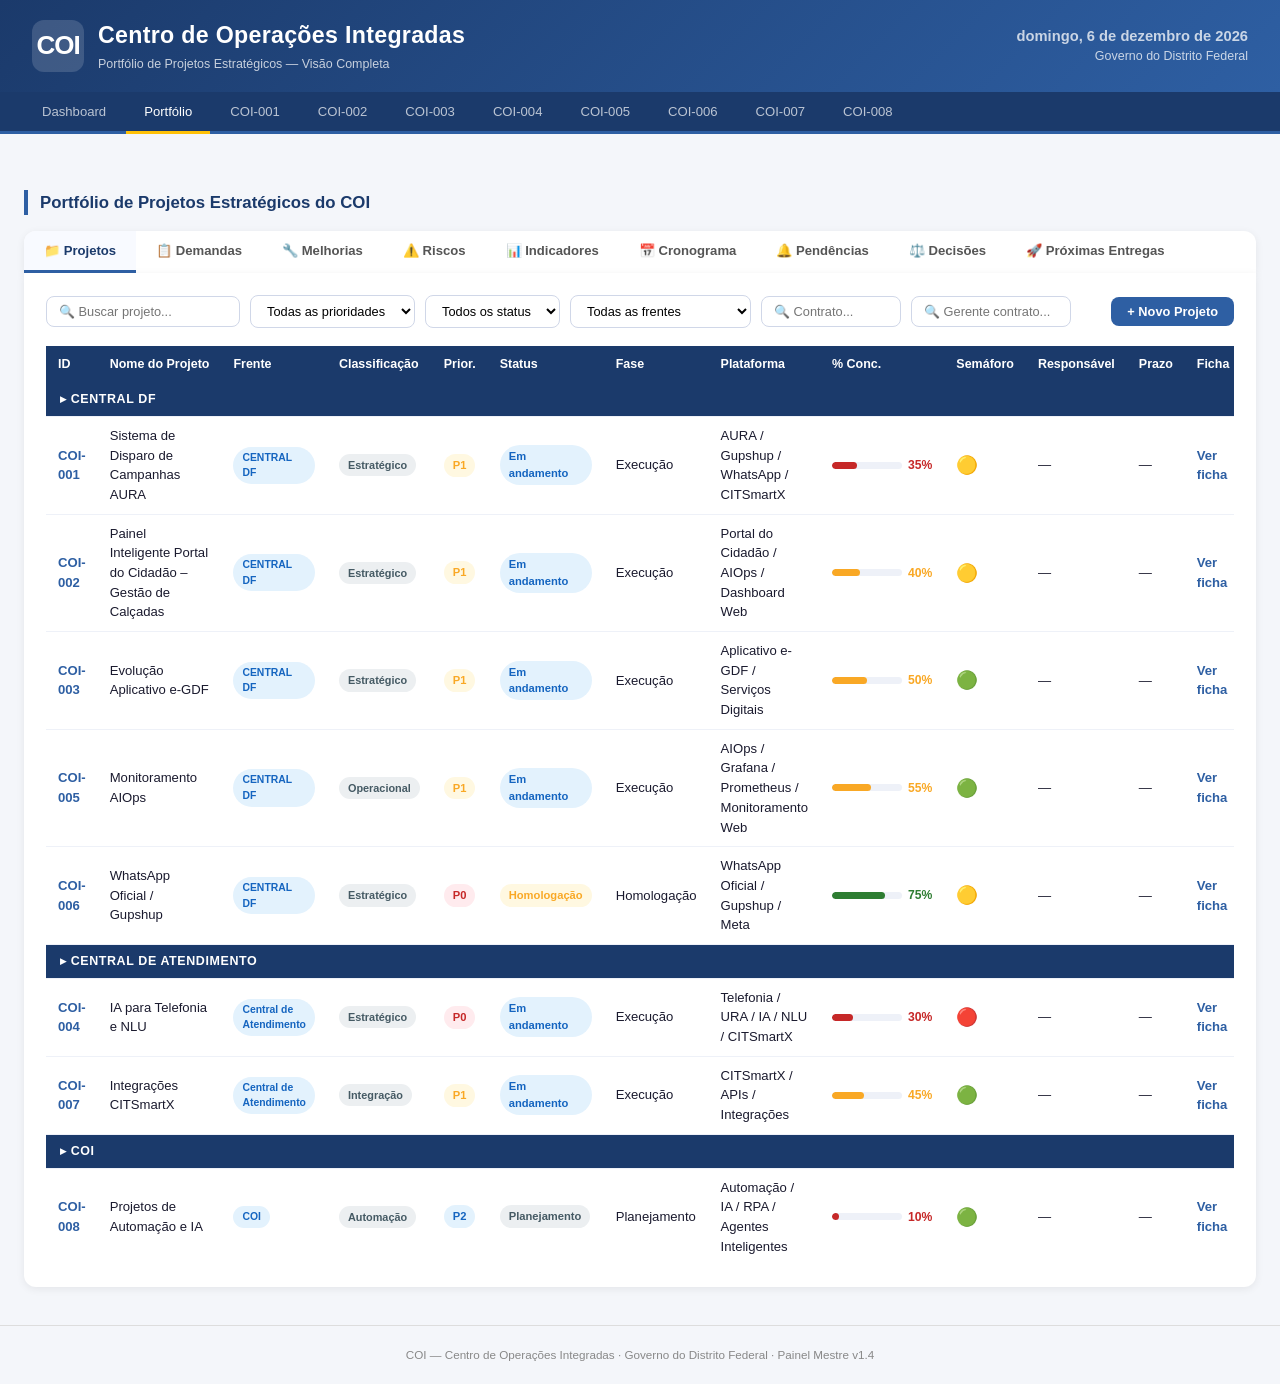
==== portfolio.html @ d7478191 "fase-4a: adicionar filtros e agrupamento por frente no portfolio" ====
<!DOCTYPE html>
<html lang="pt-BR">
<head>
<meta charset="UTF-8">
<meta name="viewport" content="width=device-width, initial-scale=1.0">
<title>COI — Portfólio de Projetos</title>
<link rel="stylesheet" href="assets/style.css">
<style>
.frente-header td {
  background: var(--azul-escuro, #1B3A6B);
  color: #fff; font-size: .78rem; font-weight: 700;
  padding: 7px 14px; letter-spacing: .6px; text-transform: uppercase;
}
</style>
<script src="dados/projetos.js"></script>
</head>
<body>

<header>
  <div class="logo-area">
    <div class="logo-box">COI</div>
    <div class="header-title">
      <h1>Centro de Operações Integradas</h1>
      <p>Portfólio de Projetos Estratégicos — Visão Completa</p>
    </div>
  </div>
  <div class="header-meta">
    <strong id="data-atual"></strong>
    Governo do Distrito Federal
  </div>
</header>

<nav id="nav-principal">
  <a href="index.html">Dashboard</a>
  <a href="portfolio.html" class="active">Portfólio</a>
</nav>

<main>
  <div class="section-title">Portfólio de Projetos Estratégicos do COI</div>

  <div class="tabs" id="tabs-bar">
    <button class="tab-btn active" data-tab="projetos">📁 Projetos</button>
    <button class="tab-btn" data-tab="demandas">📋 Demandas</button>
    <button class="tab-btn" data-tab="melhorias">🔧 Melhorias</button>
    <button class="tab-btn" data-tab="riscos">⚠️ Riscos</button>
    <button class="tab-btn" data-tab="indicadores">📊 Indicadores</button>
    <button class="tab-btn" data-tab="cronograma">📅 Cronograma</button>
    <button class="tab-btn" data-tab="pendencias">🔔 Pendências</button>
    <button class="tab-btn" data-tab="decisoes">⚖️ Decisões</button>
    <button class="tab-btn" data-tab="entregas">🚀 Próximas Entregas</button>
  </div>

  <!-- ABA PROJETOS -->
  <div class="tab-content active" id="tab-projetos">
    <div class="filters">
      <input class="filter-input" id="busca-proj" placeholder="🔍 Buscar projeto..." oninput="aplicarFiltros()">
      <select class="filter-input" id="filtro-prior" onchange="aplicarFiltros()">
        <option value="">Todas as prioridades</option>
        <option>P0</option><option>P1</option><option>P2</option><option>P3</option>
      </select>
      <select class="filter-input" id="filtro-status" onchange="aplicarFiltros()">
        <option value="">Todos os status</option>
        <option>Planejamento</option><option>Em andamento</option>
        <option>Homologação</option><option>Produção</option>
        <option>Concluído</option><option>Suspenso</option>
      </select>
      <select class="filter-input" id="filtro-frente" onchange="aplicarFiltros()">
        <option value="">Todas as frentes</option>
        <option>CENTRAL DF</option>
        <option>Central de Atendimento</option>
        <option>MDS</option>
        <option>COI</option>
      </select>
      <input class="filter-input" id="filtro-contrato" placeholder="🔍 Contrato..." oninput="aplicarFiltros()" style="width:140px">
      <input class="filter-input" id="filtro-gerente" placeholder="🔍 Gerente contrato..." oninput="aplicarFiltros()" style="width:160px">
      <button class="btn-add" onclick="document.getElementById('modal-projeto').classList.add('open')">+ Novo Projeto</button>
    </div>
    <div class="table-wrap">
      <table id="tb-projetos">
        <thead><tr>
          <th>ID</th><th>Nome do Projeto</th><th>Frente</th><th>Classificação</th><th>Prior.</th>
          <th>Status</th><th>Fase</th><th>Plataforma</th><th>% Conc.</th>
          <th>Semáforo</th><th>Responsável</th><th>Prazo</th><th>Ficha</th>
        </tr></thead>
        <tbody id="tbody-projetos"></tbody>
      </table>
    </div>
  </div>

  <!-- ABA DEMANDAS -->
  <div class="tab-content" id="tab-demandas">
    <div class="filters">
      <input class="filter-input" placeholder="🔍 Buscar demanda...">
      <button class="btn-add">+ Nova Demanda</button>
    </div>
    <div class="table-wrap">
      <table><thead><tr>
        <th>ID</th><th>Título</th><th>Tipo</th><th>Projeto</th><th>Prioridade</th>
        <th>Status</th><th>Solicitante</th><th>Responsável COI</th><th>Prazo</th><th>Impacto</th>
      </tr></thead>
      <tbody><tr><td colspan="10"><div class="empty-state"><span class="icon">📋</span>Nenhuma demanda cadastrada. Registre na aba Demandas da base Excel.</div></td></tr></tbody></table>
    </div>
  </div>

  <!-- ABA MELHORIAS -->
  <div class="tab-content" id="tab-melhorias">
    <div class="filters">
      <input class="filter-input" placeholder="🔍 Buscar melhoria...">
      <button class="btn-add">+ Nova Melhoria</button>
    </div>
    <div class="table-wrap">
      <table><thead><tr>
        <th>ID</th><th>Descrição</th><th>Projeto</th><th>Área</th><th>Prioridade</th>
        <th>Status</th><th>Responsável</th><th>Prazo</th><th>Ganho Esperado</th>
      </tr></thead>
      <tbody><tr><td colspan="9"><div class="empty-state"><span class="icon">🔧</span>Nenhuma melhoria cadastrada.</div></td></tr></tbody></table>
    </div>
  </div>

  <!-- ABA RISCOS -->
  <div class="tab-content" id="tab-riscos">
    <div class="filters">
      <input class="filter-input" id="busca-risco" placeholder="🔍 Buscar risco..." oninput="filtrarTabela('tb-riscos', this.value)">
      <select class="filter-input">
        <option value="">Todos os níveis</option>
        <option>Crítico</option><option>Alto</option><option>Médio</option><option>Baixo</option>
      </select>
      <button class="btn-add" onclick="document.getElementById('modal-risco').classList.add('open')">+ Novo Risco</button>
    </div>
    <div class="table-wrap">
      <table id="tb-riscos">
        <thead><tr>
          <th>ID</th><th>Projeto</th><th>Descrição</th><th>Probabilidade</th><th>Impacto</th>
          <th>Nível</th><th>Status</th><th>Plano de Mitigação</th><th>Responsável</th>
        </tr></thead>
        <tbody id="tbody-riscos"></tbody>
      </table>
    </div>
  </div>

  <!-- ABA INDICADORES -->
  <div class="tab-content" id="tab-indicadores">
    <div class="filters">
      <input class="filter-input" placeholder="🔍 Buscar indicador...">
      <button class="btn-add">+ Novo Indicador</button>
    </div>
    <div class="table-wrap">
      <table><thead><tr>
        <th>ID</th><th>Indicador</th><th>Projeto</th><th>Unidade</th><th>Meta</th>
        <th>Realizado</th><th>Variação</th><th>Período</th><th>Tendência</th><th>Semáforo</th>
      </tr></thead>
      <tbody><tr><td colspan="10"><div class="empty-state"><span class="icon">📊</span>Indicadores serão inseridos via base Excel (aba Indicadores).</div></td></tr></tbody></table>
    </div>
  </div>

  <!-- ABA CRONOGRAMA -->
  <div class="tab-content" id="tab-cronograma">
    <div class="filters">
      <input class="filter-input" placeholder="🔍 Buscar marco...">
      <button class="btn-add">+ Novo Marco</button>
    </div>
    <div class="table-wrap">
      <table><thead><tr>
        <th>ID</th><th>Projeto</th><th>Marco / Entrega</th><th>Responsável</th>
        <th>Data Prevista</th><th>Data Real</th><th>Status</th><th>% Conc.</th>
      </tr></thead>
      <tbody><tr><td colspan="8"><div class="empty-state"><span class="icon">📅</span>Marcos serão inseridos via base Excel (aba Cronograma).</div></td></tr></tbody></table>
    </div>
  </div>

  <!-- ABA PENDÊNCIAS -->
  <div class="tab-content" id="tab-pendencias">
    <div class="filters">
      <input class="filter-input" placeholder="🔍 Buscar pendência...">
      <button class="btn-add">+ Nova Pendência</button>
    </div>
    <div class="table-wrap">
      <table><thead><tr>
        <th>ID</th><th>Projeto</th><th>Descrição</th><th>Tipo</th><th>Responsável</th>
        <th>Prazo</th><th>Status</th><th>Impacto se não resolvida</th>
      </tr></thead>
      <tbody><tr><td colspan="8"><div class="empty-state"><span class="icon">🔔</span>Nenhuma pendência cadastrada.</div></td></tr></tbody></table>
    </div>
  </div>

  <!-- ABA DECISÕES -->
  <div class="tab-content" id="tab-decisoes">
    <div class="filters">
      <input class="filter-input" placeholder="🔍 Buscar decisão...">
      <button class="btn-add">+ Nova Decisão</button>
    </div>
    <div class="table-wrap">
      <table><thead><tr>
        <th>ID</th><th>Projeto</th><th>Decisão Tomada</th><th>Data</th>
        <th>Responsável</th><th>Participantes</th><th>Impacto</th><th>Fonte</th>
      </tr></thead>
      <tbody><tr><td colspan="8"><div class="empty-state"><span class="icon">⚖️</span>Nenhuma decisão registrada.</div></td></tr></tbody></table>
    </div>
  </div>

  <!-- ABA PRÓXIMAS ENTREGAS -->
  <div class="tab-content" id="tab-entregas">
    <div class="filters">
      <input class="filter-input" placeholder="🔍 Buscar entrega...">
      <button class="btn-add">+ Nova Entrega</button>
    </div>
    <div class="table-wrap">
      <table><thead><tr>
        <th>ID</th><th>Projeto</th><th>Entrega / Marco</th><th>Responsável</th>
        <th>Prazo Previsto</th><th>Prioridade</th><th>Status</th><th>Risco de Atraso</th>
      </tr></thead>
      <tbody><tr><td colspan="8"><div class="empty-state"><span class="icon">🚀</span>Próximas entregas serão inseridas via base Excel.</div></td></tr></tbody></table>
    </div>
  </div>
</main>

<!-- MODAL NOVO PROJETO -->
<div class="modal-overlay" id="modal-projeto" role="dialog" aria-modal="true" aria-labelledby="modal-titulo">
  <div class="modal">
    <h2 id="modal-titulo">➕ Cadastrar Novo Projeto</h2>
    <div class="form-grid">
      <div class="form-group"><label for="f-id">ID do Projeto *</label><input type="text" id="f-id" placeholder="COI-009"></div>
      <div class="form-group"><label for="f-class">Classificação *</label>
        <select id="f-class">
          <option>Estratégico</option><option>Operacional</option><option>Melhoria</option>
          <option>Incidente Relevante</option><option>Automação</option><option>Integração</option>
        </select>
      </div>
      <div class="form-group full"><label for="f-nome">Nome do Projeto *</label><input type="text" id="f-nome" placeholder="Nome oficial do projeto"></div>
      <div class="form-group full"><label for="f-objetivo">Objetivo</label><textarea id="f-objetivo" rows="2" placeholder="Descreva o objetivo estratégico"></textarea></div>
      <div class="form-group"><label for="f-prior">Prioridade *</label>
        <select id="f-prior"><option>P0</option><option>P1</option><option selected>P2</option><option>P3</option></select>
      </div>
      <div class="form-group"><label for="f-status">Status *</label>
        <select id="f-status">
          <option selected>Planejamento</option><option>Em andamento</option>
          <option>Homologação</option><option>Produção</option><option>Concluído</option><option>Suspenso</option>
        </select>
      </div>
      <div class="form-group"><label for="f-fase">Fase Atual</label>
        <select id="f-fase">
          <option>Concepção</option><option selected>Planejamento</option><option>Execução</option>
          <option>Homologação</option><option>Produção</option><option>Encerramento</option>
        </select>
      </div>
      <div class="form-group"><label for="f-perc">% Conclusão</label><input type="number" id="f-perc" min="0" max="100" value="0"></div>
      <div class="form-group"><label for="f-patr">Patrocinador</label><input type="text" id="f-patr"></div>
      <div class="form-group"><label for="f-resp">Responsável COI</label><input type="text" id="f-resp"></div>
      <div class="form-group"><label for="f-orgao">Cliente / Órgão</label><input type="text" id="f-orgao"></div>
      <div class="form-group"><label for="f-plat">Sistema / Plataforma</label><input type="text" id="f-plat"></div>
      <div class="form-group"><label for="f-inicio">Data Início</label><input type="date" id="f-inicio"></div>
      <div class="form-group"><label for="f-prazo">Prazo Previsto</label><input type="date" id="f-prazo"></div>
      <div class="form-group full"><label for="f-dep">Dependências</label><input type="text" id="f-dep"></div>
      <div class="form-group full"><label for="f-benef">Benefício Esperado</label><textarea id="f-benef" rows="2"></textarea></div>
      <div class="form-group"><label for="f-contrato">Impacto Contratual</label>
        <select id="f-contrato"><option>Não</option><option>Sim</option></select>
      </div>
      <div class="form-group"><label for="f-fonte">Fonte da Informação</label>
        <select id="f-fonte">
          <option>Reunião</option><option>E-mail</option><option>Evidência Técnica</option>
          <option>Relatório</option><option>Painel</option><option>Solicitação Direta</option>
        </select>
      </div>
      <div class="form-group full"><label for="f-obs">Observações Executivas</label><textarea id="f-obs" rows="2"></textarea></div>
    </div>
    <div class="modal-actions">
      <button class="btn-cancel" onclick="fecharModal('modal-projeto')">Cancelar</button>
      <button class="btn-save" onclick="salvarProjeto()">Salvar Projeto</button>
    </div>
  </div>
</div>

<!-- MODAL NOVO RISCO -->
<div class="modal-overlay" id="modal-risco" role="dialog" aria-modal="true" aria-labelledby="modal-risco-titulo">
  <div class="modal">
    <h2 id="modal-risco-titulo">⚠️ Cadastrar Novo Risco</h2>
    <div class="form-grid">
      <div class="form-group full"><label for="r-desc">Descrição do Risco *</label><textarea id="r-desc" rows="2" placeholder="Descreva o risco identificado"></textarea></div>
      <div class="form-group"><label for="r-proj">Projeto Vinculado</label>
        <select id="r-proj"></select>
      </div>
      <div class="form-group"><label for="r-prob">Probabilidade</label>
        <select id="r-prob"><option>Alta</option><option selected>Média</option><option>Baixa</option></select>
      </div>
      <div class="form-group"><label for="r-imp">Impacto</label>
        <select id="r-imp"><option>Alto</option><option selected>Médio</option><option>Baixo</option></select>
      </div>
      <div class="form-group"><label for="r-status">Status</label>
        <select id="r-status"><option>Identificado</option><option>Mitigando</option><option>Aceito</option><option>Encerrado</option></select>
      </div>
      <div class="form-group full"><label for="r-mit">Plano de Mitigação</label><textarea id="r-mit" rows="2" placeholder="Descreva as ações de mitigação"></textarea></div>
      <div class="form-group"><label for="r-resp">Responsável</label><input type="text" id="r-resp"></div>
      <div class="form-group"><label for="r-prazo">Prazo de Mitigação</label><input type="date" id="r-prazo"></div>
    </div>
    <div class="modal-actions">
      <button class="btn-cancel" onclick="fecharModal('modal-risco')">Cancelar</button>
      <button class="btn-save" onclick="salvarRisco()">Salvar Risco</button>
    </div>
  </div>
</div>

<!-- TOAST -->
<div class="toast" id="toast" role="status" aria-live="polite"></div>

<footer>COI — Centro de Operações Integradas · Governo do Distrito Federal · Painel Mestre v1.4</footer>

<script>
// ─── Helpers ────────────────────────────────────────────────────────
function txt(val) { return String(val || '—'); }
function priorBadge(p) { return p==='P0'?'badge-vermelho':p==='P1'?'badge-amarelo':'badge-azul'; }
function statusBadge(s) {
  return {'Em andamento':'badge-azul','Homologação':'badge-amarelo','Produção':'badge-verde',
    'Concluído':'badge-verde','Planejamento':'badge-cinza','Suspenso':'badge-cinza'}[s]||'badge-cinza';
}
function percColor(n) { return n>=70?'#2E7D32':n>=40?'#F9A825':'#C62828'; }
function nivelRisco(prob, imp) {
  if (prob==='Alta'  && imp==='Alto')  return {txt:'Crítico', cls:'badge-vermelho'};
  if (prob==='Alta'  || imp==='Alto')  return {txt:'Alto',    cls:'badge-vermelho'};
  if (prob==='Média' || imp==='Médio') return {txt:'Médio',   cls:'badge-amarelo'};
  return {txt:'Baixo', cls:'badge-verde'};
}

function showToast(msg, erro=false) {
  const t = document.getElementById('toast');
  t.textContent = msg;
  t.className = 'toast' + (erro ? ' erro' : '');
  requestAnimationFrame(() => t.classList.add('show'));
  setTimeout(() => t.classList.remove('show'), 3000);
}
function fecharModal(id) { document.getElementById(id).classList.remove('open'); }

// ─── Data ────────────────────────────────────────────────────────────
document.getElementById('data-atual').textContent =
  new Date().toLocaleDateString('pt-BR',{weekday:'long',year:'numeric',month:'long',day:'numeric'});

// ─── Nav dinâmica ────────────────────────────────────────────────────
const nav = document.getElementById('nav-principal');
COI_DATA.projetos.forEach(p => {
  const a = document.createElement('a');
  a.href = `projetos/ficha.html#${p.id}`;
  a.textContent = p.id;
  a.title = p.nome;
  nav.appendChild(a);
});

// ─── Tabs ────────────────────────────────────────────────────────────
document.querySelectorAll('.tab-btn').forEach(btn => {
  btn.addEventListener('click', () => {
    document.querySelectorAll('.tab-btn').forEach(b => b.classList.remove('active'));
    document.querySelectorAll('.tab-content').forEach(c => c.classList.remove('active'));
    btn.classList.add('active');
    document.getElementById('tab-' + btn.dataset.tab).classList.add('active');
    // Salva tab ativa
    localStorage.setItem('coi_portfolio_tab', btn.dataset.tab);
  });
});
// Restaura tab salva
const savedTab = localStorage.getItem('coi_portfolio_tab');
if (savedTab) {
  const btn = document.querySelector(`[data-tab="${savedTab}"]`);
  if (btn) btn.click();
}

// ─── Filtros ─────────────────────────────────────────────────────────
function filtrarTabela(tbId, q) {
  document.querySelectorAll(`#${tbId} tbody tr`).forEach(r => {
    r.style.display = r.textContent.toLowerCase().includes(q.toLowerCase()) ? '' : 'none';
  });
}
function aplicarFiltros() {
  var prior    = document.getElementById('filtro-prior').value;
  var status   = document.getElementById('filtro-status').value;
  var frente   = document.getElementById('filtro-frente').value;
  var contrato = document.getElementById('filtro-contrato').value.toLowerCase().trim();
  var gerente  = document.getElementById('filtro-gerente').value.toLowerCase().trim();
  var busca    = document.getElementById('busca-proj').value.toLowerCase().trim();
  var filtrados = COI_DATA.projetos.filter(function(p) {
    return (!prior    || p.prioridade === prior)
        && (!status   || p.status === status)
        && (!frente   || (p.frente || '') === frente)
        && (!contrato || (p.contrato || '').toLowerCase().includes(contrato))
        && (!gerente  || (p.gerenteContrato || '').toLowerCase().includes(gerente))
        && (!busca    || (p.id + ' ' + p.nome + ' ' + (p.responsavel || '')).toLowerCase().includes(busca));
  });
  renderProjetos(filtrados);
}

// ─── Renderizar tabela de projetos (com agrupamento por frente) ───────
var FRENTE_ORDER = {'CENTRAL DF':1,'Central de Atendimento':2,'MDS':3,'COI':4};
var NCOLS_PROJ   = 13;

function renderProjetos(lista) {
  var tb = document.getElementById('tbody-projetos');
  tb.innerHTML = '';

  var sorted = lista.slice().sort(function(a, b) {
    var oa = FRENTE_ORDER[a.frente] || 99;
    var ob = FRENTE_ORDER[b.frente] || 99;
    return oa !== ob ? oa - ob : (a.id < b.id ? -1 : 1);
  });

  if (sorted.length === 0) {
    var eRow = document.createElement('tr');
    var eTd  = document.createElement('td');
    eTd.colSpan = NCOLS_PROJ;
    var eDiv = document.createElement('div');
    eDiv.className = 'empty-state';
    var eIcon = document.createElement('span');
    eIcon.className = 'icon'; eIcon.textContent = '📭';
    eDiv.appendChild(eIcon);
    eDiv.appendChild(document.createTextNode('Nenhum projeto encontrado com os filtros aplicados.'));
    eTd.appendChild(eDiv); eRow.appendChild(eTd); tb.appendChild(eRow);
    return;
  }

  var currentFrente = null;
  sorted.forEach(function(p) {
    var fc       = percColor(p.percentual);
    var frenteVal = p.frente || '—';

    // Cabeçalho de grupo por frente
    if (frenteVal !== currentFrente) {
      currentFrente = frenteVal;
      var hRow = document.createElement('tr');
      hRow.className = 'frente-header';
      var hTd = document.createElement('td');
      hTd.colSpan = NCOLS_PROJ;
      hTd.textContent = '▸ ' + frenteVal;
      hRow.appendChild(hTd);
      tb.appendChild(hRow);
    }

    var tr = document.createElement('tr');
    tr.dataset.prior  = p.prioridade;
    tr.dataset.status = p.status;
    tr.dataset.frente = p.frente || '';

    // ID
    var linkTd = document.createElement('td');
    var link = document.createElement('a');
    link.href = 'projetos/ficha.html#' + p.id;
    link.className = 'proj-link'; link.textContent = p.id;
    linkTd.appendChild(link);

    // Nome
    var nomeTd = document.createElement('td');
    nomeTd.style.maxWidth = '200px';
    nomeTd.textContent = p.nome;

    // Frente (nova coluna)
    var frenteTd = document.createElement('td');
    var fBadge = document.createElement('span');
    fBadge.className = 'badge badge-azul';
    fBadge.style.fontSize = '.65rem';
    fBadge.textContent = p.frente || '—';
    frenteTd.appendChild(fBadge);

    // Classificação
    var clBadge = document.createElement('span');
    clBadge.className = 'badge badge-cinza';
    clBadge.style.fontSize = '.68rem';
    clBadge.textContent = p.classificacao;
    var clTd = document.createElement('td');
    clTd.appendChild(clBadge);

    // Prioridade
    var prBadge = document.createElement('span');
    prBadge.className = 'badge ' + priorBadge(p.prioridade);
    prBadge.textContent = p.prioridade;
    var prTd = document.createElement('td');
    prTd.appendChild(prBadge);

    // Status
    var stBadge = document.createElement('span');
    stBadge.className = 'badge ' + statusBadge(p.status);
    stBadge.textContent = p.status;
    var stTd = document.createElement('td');
    stTd.appendChild(stBadge);

    // Fase (corrige ausência pré-existente)
    var faseTd = document.createElement('td');
    faseTd.textContent = p.fase || '—';

    // Plataforma (corrige ausência pré-existente)
    var platTd = document.createElement('td');
    platTd.style.maxWidth = '150px';
    platTd.textContent = p.plataforma || '—';

    // % Conclusão
    var percTd = document.createElement('td');
    var bar = document.createElement('div');
    bar.style.cssText = 'display:flex;align-items:center;gap:6px;';
    bar.innerHTML = '<div class="progress-bar"><div class="progress-fill" style="width:' + p.percentual + '%;background:' + fc + '"></div></div>'
      + '<span style="font-size:.76rem;font-weight:700;color:' + fc + '">' + p.percentual + '%</span>';
    percTd.appendChild(bar);

    // Semáforo
    var semTd = document.createElement('td');
    semTd.style.fontSize = '1.1rem';
    semTd.textContent = p.semaforo;

    // Responsável
    var respTd = document.createElement('td');
    respTd.textContent = p.responsavel || '—';

    // Prazo
    var prazoTd = document.createElement('td');
    prazoTd.textContent = p.prazoPrevisto || '—';

    // Ficha
    var fichaLink = document.createElement('a');
    fichaLink.href = 'projetos/ficha.html#' + p.id;
    fichaLink.className = 'proj-link';
    fichaLink.textContent = 'Ver ficha';
    var fichaTd = document.createElement('td');
    fichaTd.appendChild(fichaLink);

    tr.append(linkTd, nomeTd, frenteTd, clTd, prTd, stTd, faseTd, platTd, percTd, semTd, respTd, prazoTd, fichaTd);
    tb.appendChild(tr);
  });
}
renderProjetos(COI_DATA.projetos);

// ─── Renderizar riscos (localStorage) ───────────────────────────────
function renderRiscos() {
  const tb = document.getElementById('tbody-riscos');
  const riscos = coiCarregarSecaoFicha('PORTFOLIO', 'riscos');
  tb.innerHTML = '';
  if (riscos.length === 0) {
    tb.innerHTML = '<tr><td colspan="9"><div class="empty-state"><span class="icon">⚠️</span>Nenhum risco cadastrado.</div></td></tr>';
    return;
  }
  riscos.forEach((r, i) => {
    const nivel = nivelRisco(r.prob, r.imp);
    const tr = document.createElement('tr');

    const tdDesc  = document.createElement('td'); tdDesc.textContent  = r.desc;
    const tdProj  = document.createElement('td'); tdProj.textContent  = r.projeto || '—';
    const tdProb  = document.createElement('td'); tdProb.textContent  = r.prob;
    const tdImp   = document.createElement('td'); tdImp.textContent   = r.imp;
    const tdNivel = document.createElement('td');
    const spanN   = document.createElement('span');
    spanN.className = `badge ${nivel.cls}`;
    spanN.textContent = nivel.txt;
    tdNivel.appendChild(spanN);
    const tdStatus = document.createElement('td');
    const spanSt   = document.createElement('span');
    spanSt.className = 'badge badge-amarelo';
    spanSt.textContent = r.status || 'Identificado';
    tdStatus.appendChild(spanSt);
    const tdMit  = document.createElement('td'); tdMit.textContent  = r.mit || '—';
    const tdResp = document.createElement('td'); tdResp.textContent = r.resp || '—';
    const tdId   = document.createElement('td'); tdId.textContent   = `R-${String(i+1).padStart(3,'0')}`;

    tr.append(tdId, tdProj, tdDesc, tdProb, tdImp, tdNivel, tdStatus, tdMit, tdResp);
    tb.appendChild(tr);
  });
}
renderRiscos();

// ─── Popular select de projetos no modal de risco ────────────────────
const selProj = document.getElementById('r-proj');
COI_DATA.projetos.forEach(p => {
  const opt = document.createElement('option');
  opt.value = p.id;
  opt.textContent = p.id + ' — ' + p.nome.substring(0,40);
  selProj.appendChild(opt);
});

// ─── Salvar novo projeto ─────────────────────────────────────────────
function salvarProjeto() {
  const id   = document.getElementById('f-id').value.trim();
  const nome = document.getElementById('f-nome').value.trim();
  if (!id || !nome) { showToast('ID e Nome são obrigatórios.', true); return; }
  if (COI_DATA.projetos.find(p => p.id === id)) {
    showToast(`ID ${id} já existe no portfólio.`, true); return;
  }

  const novo = {
    id,
    nome,
    classificacao:   document.getElementById('f-class').value,
    prioridade:      document.getElementById('f-prior').value,
    status:          document.getElementById('f-status').value,
    fase:            document.getElementById('f-fase').value,
    percentual:      Math.min(100, Math.max(0, parseInt(document.getElementById('f-perc').value) || 0)),
    semaforo:        '🟡',
    patrocinador:    document.getElementById('f-patr').value,
    responsavel:     document.getElementById('f-resp').value,
    orgao:           document.getElementById('f-orgao').value,
    plataforma:      document.getElementById('f-plat').value,
    dataInicio:      document.getElementById('f-inicio').value,
    prazoPrevisto:   document.getElementById('f-prazo').value,
    dependencias:    document.getElementById('f-dep').value,
    beneficio:       document.getElementById('f-benef').value,
    impactoContratual: document.getElementById('f-contrato').value,
    fonteInformacao: document.getElementById('f-fonte').value,
    observacoesExecutivas: document.getElementById('f-obs').value,
    atualizadoEm:    new Date().toLocaleDateString('pt-BR')
  };

  COI_DATA.projetos.push(novo);
  coiSalvarProjeto(novo);
  renderProjetos(COI_DATA.projetos);
  fecharModal('modal-projeto');
  showToast(`Projeto ${id} cadastrado com sucesso.`);
}

// ─── Salvar novo risco ───────────────────────────────────────────────
function salvarRisco() {
  const desc = document.getElementById('r-desc').value.trim();
  if (!desc) { showToast('Descrição do risco é obrigatória.', true); return; }

  const risco = {
    desc,
    projeto: document.getElementById('r-proj').value,
    prob:    document.getElementById('r-prob').value,
    imp:     document.getElementById('r-imp').value,
    status:  document.getElementById('r-status').value,
    mit:     document.getElementById('r-mit').value,
    resp:    document.getElementById('r-resp').value,
    prazo:   document.getElementById('r-prazo').value
  };

  const riscos = coiCarregarSecaoFicha('PORTFOLIO', 'riscos');
  riscos.push(risco);
  coiSalvarSecaoFicha('PORTFOLIO', 'riscos', riscos);
  renderRiscos();
  fecharModal('modal-risco');
  showToast('Risco cadastrado com sucesso.');
}

// ─── Fechar modal clicando no overlay ────────────────────────────────
document.querySelectorAll('.modal-overlay').forEach(overlay => {
  overlay.addEventListener('click', e => {
    if (e.target === overlay) overlay.classList.remove('open');
  });
});

// ─── Fechar modal com ESC ─────────────────────────────────────────────
document.addEventListener('keydown', e => {
  if (e.key === 'Escape') document.querySelectorAll('.modal-overlay.open').forEach(m => m.classList.remove('open'));
});
</script>
</body>
</html>
                                                                                                                                                             
---- assets/style.css ----
/**
 * COI — Painel Mestre · Design System Compartilhado
 * Arquivo: assets/style.css
 * Versão: 1.1 (Fase 1 — Estabilização)
 *
 * Referenciado por: index.html, portfolio.html, projetos/ficha_COIxxx.html
 */

/* ─── VARIÁVEIS DE DESIGN ──────────────────────────────────────────── */
:root {
  --azul-escuro:  #1B3A6B;
  --azul-medio:   #2E5FA3;
  --azul-claro:   #DCE6F1;
  --cinza-bg:     #F4F6FA;
  --verde:        #2E7D32;
  --amarelo:      #F9A825;
  --vermelho:     #C62828;
  --laranja:      #E65100;
  --roxo:         #4A148C;
  --branco:       #FFFFFF;
  --texto:        #1A1A2E;
  --borda:        #D0D7E8;
  --sombra-sm:    0 2px 8px rgba(0,0,0,.07);
  --sombra-md:    0 4px 16px rgba(0,0,0,.12);
  --radius-sm:    8px;
  --radius-md:    12px;
  --radius-lg:    14px;
}

/* ─── RESET ────────────────────────────────────────────────────────── */
*, *::before, *::after { margin: 0; padding: 0; box-sizing: border-box; }

/* ─── BASE ─────────────────────────────────────────────────────────── */
body {
  font-family: 'Segoe UI', Arial, sans-serif;
  background: var(--cinza-bg);
  color: var(--texto);
  line-height: 1.5;
}

/* ─── HEADER ───────────────────────────────────────────────────────── */
header {
  background: linear-gradient(135deg, var(--azul-escuro) 0%, var(--azul-medio) 100%);
  color: #fff;
  padding: 18px 32px;
  display: flex;
  align-items: center;
  justify-content: space-between;
  box-shadow: 0 3px 12px rgba(0,0,0,.25);
}
.logo-area { display: flex; align-items: center; gap: 14px; }
.logo-box {
  width: 52px; height: 52px;
  background: rgba(255,255,255,.15);
  border-radius: var(--radius-md);
  display: flex; align-items: center; justify-content: center;
  font-size: 26px; font-weight: 900; letter-spacing: -1px;
  flex-shrink: 0;
}
.header-title h1 { font-size: 1.45rem; font-weight: 700; letter-spacing: .3px; }
.header-title p  { font-size: .78rem; opacity: .75; margin-top: 2px; }
.header-meta { text-align: right; font-size: .78rem; opacity: .75; }
.header-meta strong { display: block; font-size: .92rem; opacity: 1; }

/* ─── NAV ──────────────────────────────────────────────────────────── */
nav {
  background: var(--azul-escuro);
  display: flex;
  gap: 2px;
  padding: 0 24px;
  border-bottom: 3px solid var(--azul-medio);
  flex-wrap: wrap;
}
nav a {
  color: rgba(255,255,255,.7);
  text-decoration: none;
  padding: 10px 18px;
  font-size: .82rem;
  font-weight: 500;
  border-bottom: 3px solid transparent;
  margin-bottom: -3px;
  transition: color .2s, border-color .2s;
}
nav a:hover, nav a.active { color: #fff; border-bottom-color: #FFC107; }

/* ─── MAIN ─────────────────────────────────────────────────────────── */
main { max-width: 1400px; margin: 0 auto; padding: 28px 24px; }

/* ─── SECTION TITLE ────────────────────────────────────────────────── */
.section-title {
  font-size: 1.05rem; font-weight: 700;
  color: var(--azul-escuro);
  border-left: 4px solid var(--azul-medio);
  padding-left: 12px;
  margin: 28px 0 16px;
}

/* ─── CARDS ────────────────────────────────────────────────────────── */
.cards-grid {
  display: grid;
  grid-template-columns: repeat(auto-fill, minmax(170px, 1fr));
  gap: 14px;
  margin-bottom: 8px;
}
.card {
  background: var(--branco);
  border-radius: var(--radius-md);
  padding: 18px 16px 14px;
  box-shadow: var(--sombra-sm);
  border-top: 4px solid var(--azul-medio);
  transition: transform .18s, box-shadow .18s;
}
.card:hover { transform: translateY(-3px); box-shadow: var(--sombra-md); }
.card-icon  { font-size: 1.8rem; margin-bottom: 8px; }
.card-value { font-size: 2.1rem; font-weight: 800; line-height: 1; }
.card-label { font-size: .73rem; color: #555; margin-top: 5px; font-weight: 500; text-transform: uppercase; letter-spacing: .4px; }
.card-sub   { font-size: .7rem; color: #666; margin-top: 3px; }

.card.azul    { border-top-color: var(--azul-medio); }
.card.azul    .card-value { color: var(--azul-medio); }
.card.verde   { border-top-color: var(--verde); }
.card.verde   .card-value { color: var(--verde); }
.card.amarelo { border-top-color: var(--amarelo); }
.card.amarelo .card-value { color: var(--amarelo); }
.card.vermelho{ border-top-color: var(--vermelho); }
.card.vermelho .card-value { color: var(--vermelho); }
.card.laranja { border-top-color: var(--laranja); }
.card.laranja .card-value { color: var(--laranja); }
.card.roxo    { border-top-color: var(--roxo); }
.card.roxo    .card-value { color: var(--roxo); }

/* ─── CHARTS ───────────────────────────────────────────────────────── */
.charts-grid { display: grid; grid-template-columns: 1fr 1fr 1fr; gap: 16px; margin: 20px 0; }
.chart-card  { background: var(--branco); border-radius: var(--radius-md); padding: 20px; box-shadow: var(--sombra-sm); }
.chart-card h3 { font-size: .88rem; color: var(--azul-escuro); font-weight: 700; margin-bottom: 14px; }
.chart-wrap  { position: relative; height: 200px; }
.chart-fallback { display:none; color:#888; font-size:.8rem; text-align:center; padding:20px; }

/* ─── TABLES ───────────────────────────────────────────────────────── */
.table-card {
  background: var(--branco); border-radius: var(--radius-md);
  padding: 20px; box-shadow: var(--sombra-sm); margin-bottom: 20px; overflow-x: auto;
}
.table-card h3 { font-size: .92rem; color: var(--azul-escuro); font-weight: 700; margin-bottom: 14px; }
.table-wrap    { overflow-x: auto; }
table { width: 100%; border-collapse: collapse; font-size: .82rem; }
th {
  background: var(--azul-escuro); color: #fff;
  padding: 9px 12px; text-align: left;
  font-weight: 600; font-size: .78rem; white-space: nowrap;
}
td { padding: 9px 12px; border-bottom: 1px solid #EEF1F8; vertical-align: middle; }
tr:hover td { background: #F0F4FF; }
tr:last-child td { border-bottom: none; }

/* ─── BADGES ───────────────────────────────────────────────────────── */
.badge         { display: inline-block; padding: 3px 9px; border-radius: 20px; font-size: .7rem; font-weight: 600; }
.badge-verde   { background: #E8F5E9; color: #2E7D32; }
.badge-amarelo { background: #FFF8E1; color: #F9A825; }
.badge-vermelho{ background: #FFEBEE; color: #C62828; }
.badge-azul    { background: #E3F2FD; color: #1565C0; }
.badge-cinza   { background: #ECEFF1; color: #455A64; }
.badge-roxo    { background: #F3E5F5; color: #6A1B9A; }
.badge-laranja { background: #FFF3E0; color: #E65100; }

/* ─── PROGRESS BAR ─────────────────────────────────────────────────── */
.progress-bar  { background: #EEF1F8; border-radius: 10px; height: 7px; overflow: hidden; min-width: 70px; }
.progress-fill { height: 100%; border-radius: 10px; transition: width .4s; }
.semaforo      { font-size: 1.1rem; }

/* ─── ALERTA CARDS ─────────────────────────────────────────────────── */
.alertas-grid { display: grid; grid-template-columns: 1fr 1fr; gap: 16px; margin-bottom: 20px; }
.alerta-card  {
  background: var(--branco); border-radius: var(--radius-md);
  padding: 18px; box-shadow: var(--sombra-sm);
  border-left: 5px solid var(--vermelho);
}
.alerta-card.atencao { border-left-color: var(--amarelo); }
.alerta-card.info    { border-left-color: var(--azul-medio); }
.alerta-card.sucesso { border-left-color: var(--verde); }
.alerta-card h3  { font-size: .85rem; font-weight: 700; color: var(--azul-escuro); margin-bottom: 10px; }
.alerta-item { font-size: .8rem; color: #444; padding: 6px 0; border-bottom: 1px solid #F0F0F0; display: flex; align-items: flex-start; gap: 8px; }
.alerta-item:last-child { border-bottom: none; }
.alerta-dot { width: 8px; height: 8px; border-radius: 50%; margin-top: 5px; flex-shrink: 0; }
.dot-vermelho { background: var(--vermelho); }
.dot-amarelo  { background: var(--amarelo); }
.dot-azul     { background: var(--azul-medio); }
.dot-verde    { background: var(--verde); }
.alerta-vazio { font-size: .8rem; color: #999; font-style: italic; }

/* ─── VISÃO EXECUTIVA BANNER ───────────────────────────────────────── */
.ve-banner {
  background: linear-gradient(135deg, var(--azul-escuro), var(--azul-medio));
  border-radius: var(--radius-lg); padding: 22px 28px; color: #fff; margin-bottom: 24px;
  display: flex; align-items: center; justify-content: space-between;
  box-shadow: 0 4px 16px rgba(27,58,107,.3);
}
.ve-banner h2 { font-size: 1.2rem; font-weight: 700; }
.ve-banner p  { font-size: .82rem; opacity: .8; margin-top: 4px; max-width: 600px; }
.ve-badge {
  background: rgba(255,255,255,.15); border-radius: 20px;
  padding: 6px 16px; font-size: .8rem; font-weight: 600; white-space: nowrap;
}

/* ─── TABS (portfólio) ─────────────────────────────────────────────── */
.tabs { display: flex; gap: 0; background: var(--branco); border-radius: var(--radius-md) var(--radius-md) 0 0; box-shadow: var(--sombra-sm); overflow: hidden; flex-wrap: wrap; }
.tab-btn {
  padding: 12px 20px; font-size: .82rem; font-weight: 600; cursor: pointer;
  background: transparent; border: none; color: #555;
  border-bottom: 3px solid transparent; transition: background .2s, color .2s, border-color .2s;
  white-space: nowrap;
}
.tab-btn:hover  { background: #F0F4FF; color: var(--azul-medio); }
.tab-btn.active { color: var(--azul-escuro); border-bottom-color: var(--azul-medio); background: #F8FAFF; }
.tab-content { background: var(--branco); border-radius: 0 0 var(--radius-md) var(--radius-md); box-shadow: var(--sombra-sm); padding: 22px; display: none; }
.tab-content.active { display: block; }

/* ─── FILTROS ──────────────────────────────────────────────────────── */
.filters { display: flex; gap: 10px; flex-wrap: wrap; margin-bottom: 18px; align-items: center; }
.filter-input { padding: 7px 12px; border: 1px solid var(--borda); border-radius: var(--radius-sm); font-size: .8rem; outline: none; background: #fff; }
.filter-input:focus { border-color: var(--azul-medio); }

/* ─── BUTTONS ──────────────────────────────────────────────────────── */
.btn-add    { padding: 7px 16px; background: var(--azul-medio); color: #fff; border: none; border-radius: var(--radius-sm); font-size: .8rem; font-weight: 600; cursor: pointer; margin-left: auto; transition: background .2s; }
.btn-add:hover    { background: var(--azul-escuro); }
.btn-edit   { padding: 6px 14px; background: var(--azul-medio); color: #fff; border: none; border-radius: var(--radius-sm); font-size: .78rem; cursor: pointer; font-weight: 600; transition: background .2s; }
.btn-edit:hover   { background: var(--azul-escuro); }
.btn-save   { padding: 6px 14px; background: var(--verde); color: #fff; border: none; border-radius: var(--radius-sm); font-size: .78rem; cursor: pointer; font-weight: 600; transition: background .2s; }
.btn-save:hover   { background: #1B5E20; }
.btn-cancel { padding: 8px 18px; border: 1px solid #DDD; border-radius: var(--radius-sm); font-size: .82rem; cursor: pointer; background: #fff; transition: background .2s; }
.btn-cancel:hover { background: #F5F5F5; }

/* ─── MODAL ────────────────────────────────────────────────────────── */
.modal-overlay { display: none; position: fixed; inset: 0; background: rgba(0,0,0,.5); z-index: 1000; align-items: center; justify-content: center; }
.modal-overlay.open { display: flex; }
.modal { background: #fff; border-radius: var(--radius-lg); padding: 28px; width: 90%; max-width: 700px; max-height: 85vh; overflow-y: auto; box-shadow: 0 8px 40px rgba(0,0,0,.25); }
.modal h2 { font-size: 1.05rem; color: var(--azul-escuro); margin-bottom: 20px; font-weight: 700; }
.form-grid { display: grid; grid-template-columns: 1fr 1fr; gap: 12px; }
.form-group { display: flex; flex-direction: column; gap: 5px; }
.form-group.full { grid-column: 1 / -1; }
.form-group label { font-size: .75rem; font-weight: 600; color: #444; }
.form-group input,
.form-group select,
.form-group textarea { padding: 8px 10px; border: 1px solid #DDD; border-radius: 7px; font-size: .82rem; outline: none; font-family: inherit; }
.form-group input:focus,
.form-group select:focus,
.form-group textarea:focus { border-color: var(--azul-medio); }
.modal-actions { display: flex; gap: 10px; justify-content: flex-end; margin-top: 18px; }

/* ─── TOAST ────────────────────────────────────────────────────────── */
.toast {
  position: fixed; bottom: 24px; right: 24px;
  background: var(--verde); color: #fff;
  padding: 12px 20px; border-radius: var(--radius-sm);
  font-size: .82rem; font-weight: 600;
  box-shadow: var(--sombra-md);
  opacity: 0; transform: translateY(10px);
  transition: opacity .3s, transform .3s;
  z-index: 2000; pointer-events: none;
}
.toast.show { opacity: 1; transform: translateY(0); }
.toast.erro { background: var(--vermelho); }

/* ─── FICHA — HERO ─────────────────────────────────────────────────── */
.hero {
  background: var(--branco); border-radius: var(--radius-lg);
  padding: 24px 28px; box-shadow: 0 2px 10px rgba(0,0,0,.08);
  margin-bottom: 20px; display: flex; align-items: flex-start;
  justify-content: space-between; gap: 20px; flex-wrap: wrap;
}
.hero-left h2   { font-size: 1.3rem; font-weight: 800; color: var(--azul-escuro); margin-bottom: 6px; }
.hero-left .hero-id { font-size: .8rem; color: #666; margin-bottom: 12px; }
.hero-badges    { display: flex; gap: 8px; flex-wrap: wrap; margin-bottom: 14px; }
.hero-plat      { font-size: .78rem; color: #555; }
.hero-plat strong { color: var(--azul-escuro); }
.hero-right     { text-align: center; min-width: 140px; }
.semaforo-hero  { font-size: 2.2rem; margin-bottom: 4px; }
.semaforo-label { font-size: .72rem; color: #666; }

/* ─── FICHA — BLOCOS ───────────────────────────────────────────────── */
.grid-2 { display: grid; grid-template-columns: 1fr 1fr; gap: 16px; }
.grid-3 { display: grid; grid-template-columns: 1fr 1fr 1fr; gap: 16px; }
.block  { background: var(--branco); border-radius: var(--radius-md); padding: 20px; box-shadow: var(--sombra-sm); }
.block h3 { font-size: .85rem; font-weight: 700; color: var(--azul-escuro); margin-bottom: 14px; border-bottom: 1px solid #EEF1F8; padding-bottom: 8px; }
.field { display: flex; gap: 8px; margin-bottom: 10px; align-items: flex-start; }
.field-label { font-size: .74rem; font-weight: 600; color: #555; min-width: 130px; flex-shrink: 0; }
.field-val   { font-size: .78rem; color: var(--texto); }

/* ─── EMPTY STATE ──────────────────────────────────────────────────── */
.empty { color: #888; font-size: .8rem; font-style: italic; padding: 14px 0; }
.empty-state { text-align: center; padding: 40px; color: #888; font-size: .85rem; }
.empty-state .icon { font-size: 2.5rem; margin-bottom: 12px; display: block; }

/* ─── EDIT BAR ─────────────────────────────────────────────────────── */
.edit-bar { background: var(--azul-claro); border-radius: var(--radius-md); padding: 10px 16px; margin-bottom: 16px; display: none; align-items: center; gap: 12px; font-size: .8rem; color: var(--azul-escuro); font-weight: 600; }
.edit-bar.show { display: flex; }

/* ─── FICHA — CÍRCULO DE PROGRESSO ────────────────────────────────── */
.perc-circle {
  width: 110px; height: 110px; border-radius: 50%;
  background: conic-gradient(var(--amarelo) 0deg, #EEF1F8 0deg);
  display: flex; align-items: center; justify-content: center;
  margin: 0 auto 8px;
}
.perc-inner {
  width: 82px; height: 82px; border-radius: 50%;
  background: #fff;
  display: flex; flex-direction: column; align-items: center; justify-content: center;
}
.perc-val   { font-size: 1.5rem; font-weight: 800; }
.perc-label { font-size: .62rem; color: #777; font-weight: 500; }

/* ─── CAMPO EDITÁVEL ───────────────────────────────────────────────── */
.field-val.edit {
  background: #F8FAFF;
  border: 1px solid var(--azul-medio);
  border-radius: 6px;
  padding: 4px 8px;
  min-height: 28px;
  outline: none;
  cursor: text;
}
.field-val.edit:focus { border-color: var(--azul-escuro); }

/* ─── LINK FICHA ───────────────────────────────────────────────────── */
.proj-link { color: var(--azul-medio); font-weight: 700; text-decoration: none; }
.proj-link:hover { text-decoration: underline; }

/* ─── FOOTER ───────────────────────────────────────────────────────── */
footer { text-align: center; font-size: .73rem; color: #888; padding: 20px; border-top: 1px solid #DDD; margin-top: 10px; }

/* ─── EXECUÇÃO MENSAL E PLANO DE EXCELÊNCIA (Fase 4A) ─────────────── */
.em-section { margin-top: 32px; }

.em-header {
  display: flex; align-items: center; justify-content: space-between;
  flex-wrap: wrap; gap: 10px; margin-bottom: 18px;
}
.em-competencia-badge {
  background: var(--azul-medio); color: #fff;
  padding: 4px 14px; border-radius: 20px;
  font-size: .75rem; font-weight: 700; white-space: nowrap;
}

/* Resumo executivo */
.em-resumo {
  background: var(--branco); border-radius: var(--radius-md);
  padding: 18px 22px; box-shadow: var(--sombra-sm);
  border-left: 4px solid var(--azul-medio);
  font-size: .85rem; color: #333; line-height: 1.7;
  margin-bottom: 20px;
}
.em-resumo-placeholder { color: #aaa; font-style: italic; }

/* Mini-cards mensais */
.em-mini-cards {
  display: grid;
  grid-template-columns: repeat(auto-fill, minmax(150px, 1fr));
  gap: 12px; margin-bottom: 20px;
}
.em-mini-card {
  background: var(--branco); border-radius: var(--radius-md);
  padding: 16px 14px 12px; box-shadow: var(--sombra-sm);
  border-top: 3px solid var(--azul-medio);
}
.em-mini-card.vermelho { border-top-color: var(--vermelho); }
.em-mini-card.vermelho .em-mini-value { color: var(--vermelho); }
.em-mini-card.amarelo  { border-top-color: var(--amarelo); }
.em-mini-card.amarelo  .em-mini-value { color: var(--amarelo); }
.em-mini-card.verde    { border-top-color: var(--verde); }
.em-mini-card.verde    .em-mini-value { color: var(--verde); }
.em-mini-card.roxo     { border-top-color: var(--roxo); }
.em-mini-card.roxo     .em-mini-value { color: var(--roxo); }
.em-mini-value { font-size: 1.8rem; font-weight: 800; line-height: 1; color: var(--azul-medio); }
.em-mini-label { font-size: .68rem; color: #666; margin-top: 4px; text-transform: uppercase; letter-spacing: .4px; font-weight: 600; }

/* Principais ganhos */
.em-ganhos    { background: var(--branco); border-radius: var(--radius-md); padding: 18px 22px; box-shadow: var(--sombra-sm); margin-bottom: 20px; }
.em-ganhos h3 { font-size: .88rem; font-weight: 700; color: var(--azul-escuro); margin-bottom: 12px; }
.em-ganho-item { display: flex; align-items: flex-start; gap: 10px; font-size: .82rem; color: #333; padding: 7px 0; border-bottom: 1px solid #F0F4FF; }
.em-ganho-item:last-child { border-bottom: none; }
.em-ganho-dot  { width: 8px; height: 8px; border-radius: 50%; background: var(--verde); margin-top: 5px; flex-shrink: 0; }

/* Tabelas mensais — Próximas Entregas + Plano de Excelência */
.em-tables-grid { display: grid; grid-template-columns: 1fr 1fr; gap: 16px; margin-bottom: 20px; }
.em-table-card  { background: var(--branco); border-radius: var(--radius-md); padding: 18px 20px; box-shadow: var(--sombra-sm); overflow-x: auto; }
.em-table-card h3 { font-size: .88rem; font-weight: 700; color: var(--azul-escuro); margin-bottom: 12px; display: flex; align-items: center; gap: 8px; }
.em-count-badge { background: var(--azul-claro); color: var(--azul-escuro); border-radius: 12px; padding: 2px 8px; font-size: .68rem; font-weight: 700; }

/* Status badges — Plano de Excelência */
.badge-pe-pendente  { background: #FFF8E1; color: #F57F17; }
.badge-pe-andamento { background: #E3F2FD; color: #1565C0; }
.badge-pe-concluido { background: #E8F5E9; color: #2E7D32; }
.badge-pe-atrasado  { background: #FFEBEE; color: #B71C1C; }
.badge-pe-bloqueado { background: #F3E5F5; color: #6A1B9A; }

/* Status badges — Próximas Entregas */
.badge-prazo-ok       { background: #E8F5E9; color: #2E7D32; }
.badge-prazo-atencao  { background: #FFF8E1; color: #F57F17; }
.badge-prazo-atrasado { background: #FFEBEE; color: #B71C1C; }

/* ─── RESPONSIVO ───────────────────────────────────────────────────── */
@media (max-width: 900px) {
  .charts-grid    { grid-template-columns: 1fr 1fr; }
  .grid-3         { grid-template-columns: 1fr 1fr; }
  header          { flex-wrap: wrap; gap: 10px; }
  .em-tables-grid { grid-template-columns: 1fr; }
}
@media (max-width: 640px) {
  header            { padding: 14px 16px; }
  main              { padding: 16px 12px; }
  .charts-grid      { grid-template-columns: 1fr; }
  .alertas-grid     { grid-template-columns: 1fr; }
  .grid-2, .grid-3  { grid-template-columns: 1fr; }
  .cards-grid       { grid-template-columns: repeat(auto-fill, minmax(140px, 1fr)); }
  .hero             { flex-direction: column; }
  .form-grid        { grid-template-columns: 1fr; }
  nav a             { padding: 8px 10px; font-size: .74rem; }
  .ve-banner        { flex-direction: column; gap: 10px; }
  .em-mini-cards    { grid-template-columns: repeat(2, 1fr); }
  .em-tables-grid   { grid-template-columns: 1fr; }
}
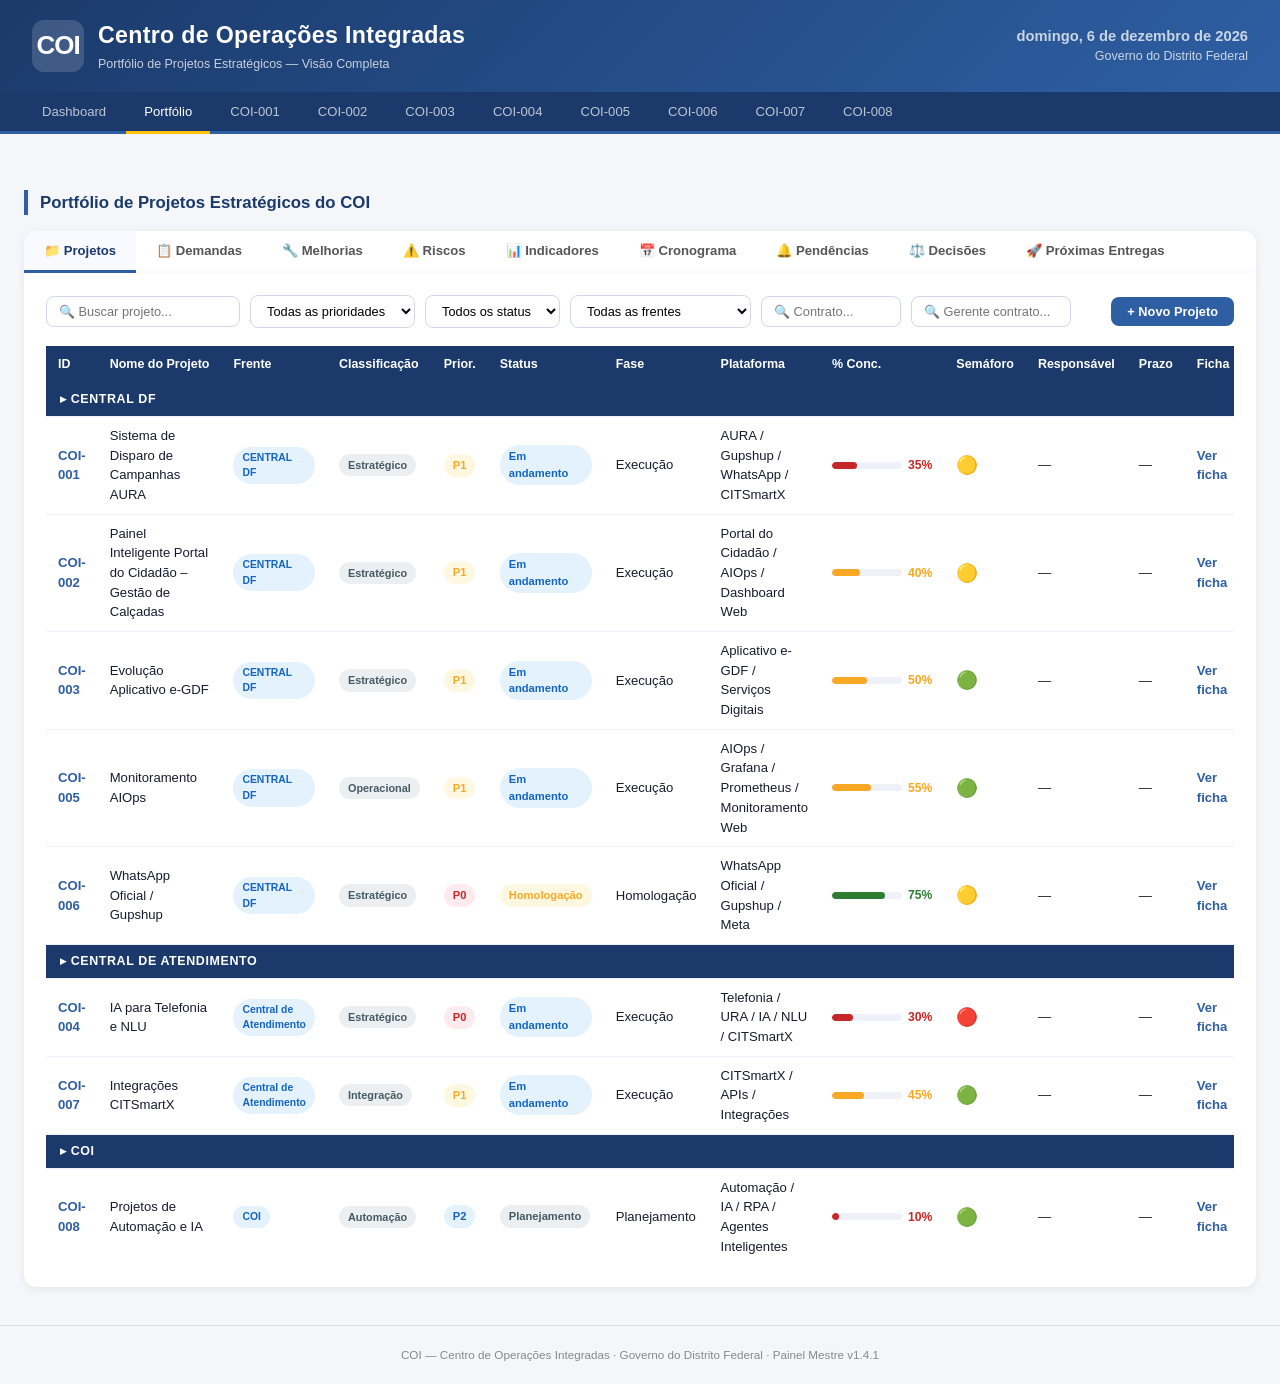
==== commit 67ee6938: "fase-5a-3: aplicar refinamentos funcionais de baixo risco" ====
--- a/portfolio.html
+++ b/portfolio.html
@@ -66,10 +66,7 @@
       </select>
       <select class="filter-input" id="filtro-frente" onchange="aplicarFiltros()">
         <option value="">Todas as frentes</option>
-        <option>CENTRAL DF</option>
-        <option>Central de Atendimento</option>
-        <option>MDS</option>
-        <option>COI</option>
+        <!-- Fase 5A.2 — I-04: opções populadas dinamicamente via JS -->
       </select>
       <input class="filter-input" id="filtro-contrato" placeholder="🔍 Contrato..." oninput="aplicarFiltros()" style="width:140px">
       <input class="filter-input" id="filtro-gerente" placeholder="🔍 Gerente contrato..." oninput="aplicarFiltros()" style="width:160px">
@@ -302,11 +299,12 @@
 <!-- TOAST -->
 <div class="toast" id="toast" role="status" aria-live="polite"></div>
 
-<footer>COI — Centro de Operações Integradas · Governo do Distrito Federal · Painel Mestre v1.4</footer>
+<footer>COI — Centro de Operações Integradas · Governo do Distrito Federal · Painel Mestre v1.4.1</footer>
 
 <script>
 // ─── Helpers ────────────────────────────────────────────────────────
 function txt(val) { return String(val || '—'); }
+function clearEl(el) { while (el.firstChild) el.removeChild(el.firstChild); } // Fase 5A.2 — B-05
 function priorBadge(p) { return p==='P0'?'badge-vermelho':p==='P1'?'badge-amarelo':'badge-azul'; }
 function statusBadge(s) {
   return {'Em andamento':'badge-azul','Homologação':'badge-amarelo','Produção':'badge-verde',
@@ -391,7 +389,7 @@
 
 function renderProjetos(lista) {
   var tb = document.getElementById('tbody-projetos');
-  tb.innerHTML = '';
+  clearEl(tb); // Fase 5A.2 — B-05: substituído innerHTML='' por clearEl()
 
   var sorted = lista.slice().sort(function(a, b) {
     var oa = FRENTE_ORDER[a.frente] || 99;
@@ -521,11 +519,27 @@
 }
 renderProjetos(COI_DATA.projetos);
 
+// Fase 5A.2 — I-04: popular filtro de frente dinamicamente a partir dos dados
+(function() {
+  var sel = document.getElementById('filtro-frente');
+  var vistas = {};
+  var frentesOrdenadas = COI_DATA.projetos
+    .map(function(p) { return p.frente || ''; })
+    .filter(function(f) { if (!f || vistas[f]) return false; vistas[f] = true; return true; })
+    .sort(function(a, b) { return (FRENTE_ORDER[a] || 99) - (FRENTE_ORDER[b] || 99); });
+  frentesOrdenadas.forEach(function(f) {
+    var opt = document.createElement('option');
+    opt.value = f;
+    opt.textContent = f;
+    sel.appendChild(opt);
+  });
+}());
+
 // ─── Renderizar riscos (localStorage) ───────────────────────────────
 function renderRiscos() {
   const tb = document.getElementById('tbody-riscos');
   const riscos = coiCarregarSecaoFicha('PORTFOLIO', 'riscos');
-  tb.innerHTML = '';
+  clearEl(tb); // Fase 5A.2 — B-05: substituído innerHTML='' por clearEl()
   if (riscos.length === 0) {
     tb.innerHTML = '<tr><td colspan="9"><div class="empty-state"><span class="icon">⚠️</span>Nenhum risco cadastrado.</div></td></tr>';
     return;
--- a/assets/style.css
+++ b/assets/style.css
@@ -1,7 +1,7 @@
 /**
  * COI — Painel Mestre · Design System Compartilhado
  * Arquivo: assets/style.css
- * Versão: 1.1 (Fase 1 — Estabilização)
+ * Versão: 1.4.1 (Fase 5A.2 — Evolução Funcional)
  *
  * Referenciado por: index.html, portfolio.html, projetos/ficha_COIxxx.html
  */
@@ -330,6 +330,15 @@
 footer { text-align: center; font-size: .73rem; color: #888; padding: 20px; border-top: 1px solid #DDD; margin-top: 10px; }
 
 /* ─── EXECUÇÃO MENSAL E PLANO DE EXCELÊNCIA (Fase 4A) ─────────────── */
+/* Fase 4A.1 — seletor de competência (movido de index.html em Fase 5A.2) */
+.em-select {
+  font: inherit; font-size: .85rem;
+  padding: 5px 10px; border: 1px solid var(--borda);
+  border-radius: 6px; background: var(--branco);
+  color: var(--texto); cursor: pointer; min-width: 160px;
+}
+#em-controls { margin-bottom: 4px; }
+
 .em-section { margin-top: 32px; }
 
 .em-header {
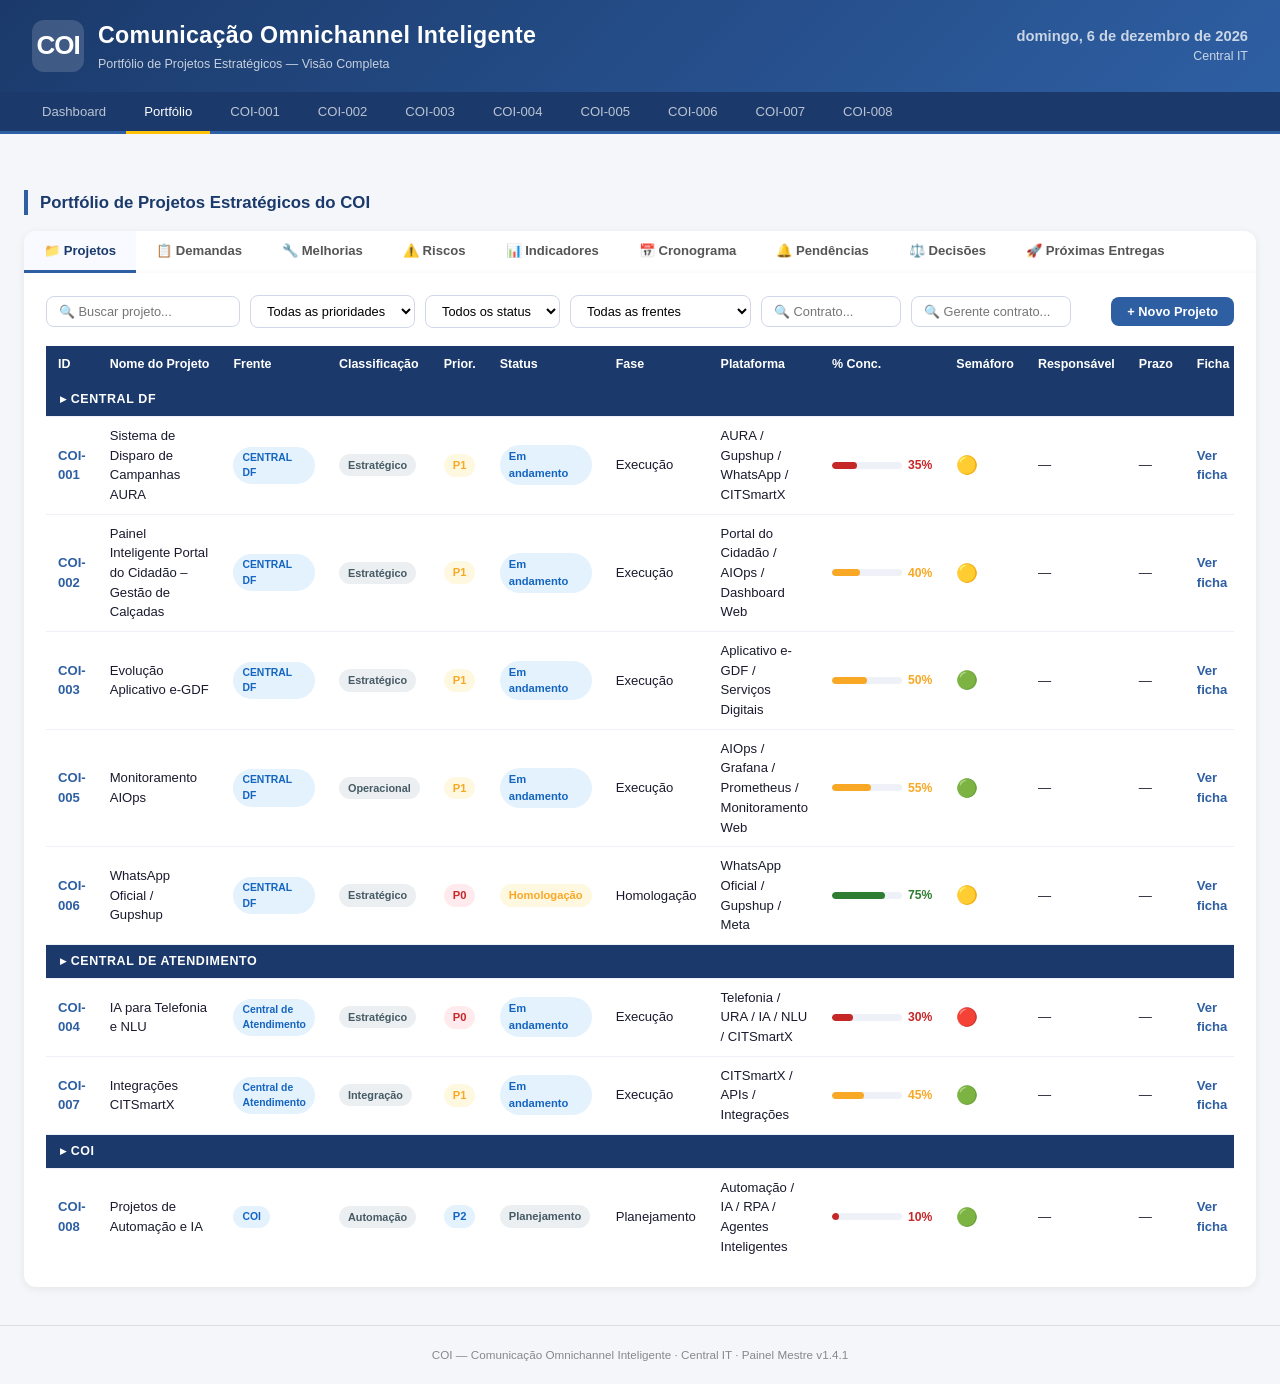
==== commit a8132886: "fase-5T.5: correcao de identidade institucional do COI" ====
--- a/portfolio.html
+++ b/portfolio.html
@@ -20,13 +20,13 @@
   <div class="logo-area">
     <div class="logo-box">COI</div>
     <div class="header-title">
-      <h1>Centro de Operações Integradas</h1>
+      <h1>Comunicação Omnichannel Inteligente</h1>
       <p>Portfólio de Projetos Estratégicos — Visão Completa</p>
     </div>
   </div>
   <div class="header-meta">
     <strong id="data-atual"></strong>
-    Governo do Distrito Federal
+    Central IT
   </div>
 </header>
 
@@ -299,7 +299,7 @@
 <!-- TOAST -->
 <div class="toast" id="toast" role="status" aria-live="polite"></div>
 
-<footer>COI — Centro de Operações Integradas · Governo do Distrito Federal · Painel Mestre v1.4.1</footer>
+<footer>COI — Comunicação Omnichannel Inteligente · Central IT · Painel Mestre v1.4.1</footer>
 
 <script>
 // ─── Helpers ────────────────────────────────────────────────────────
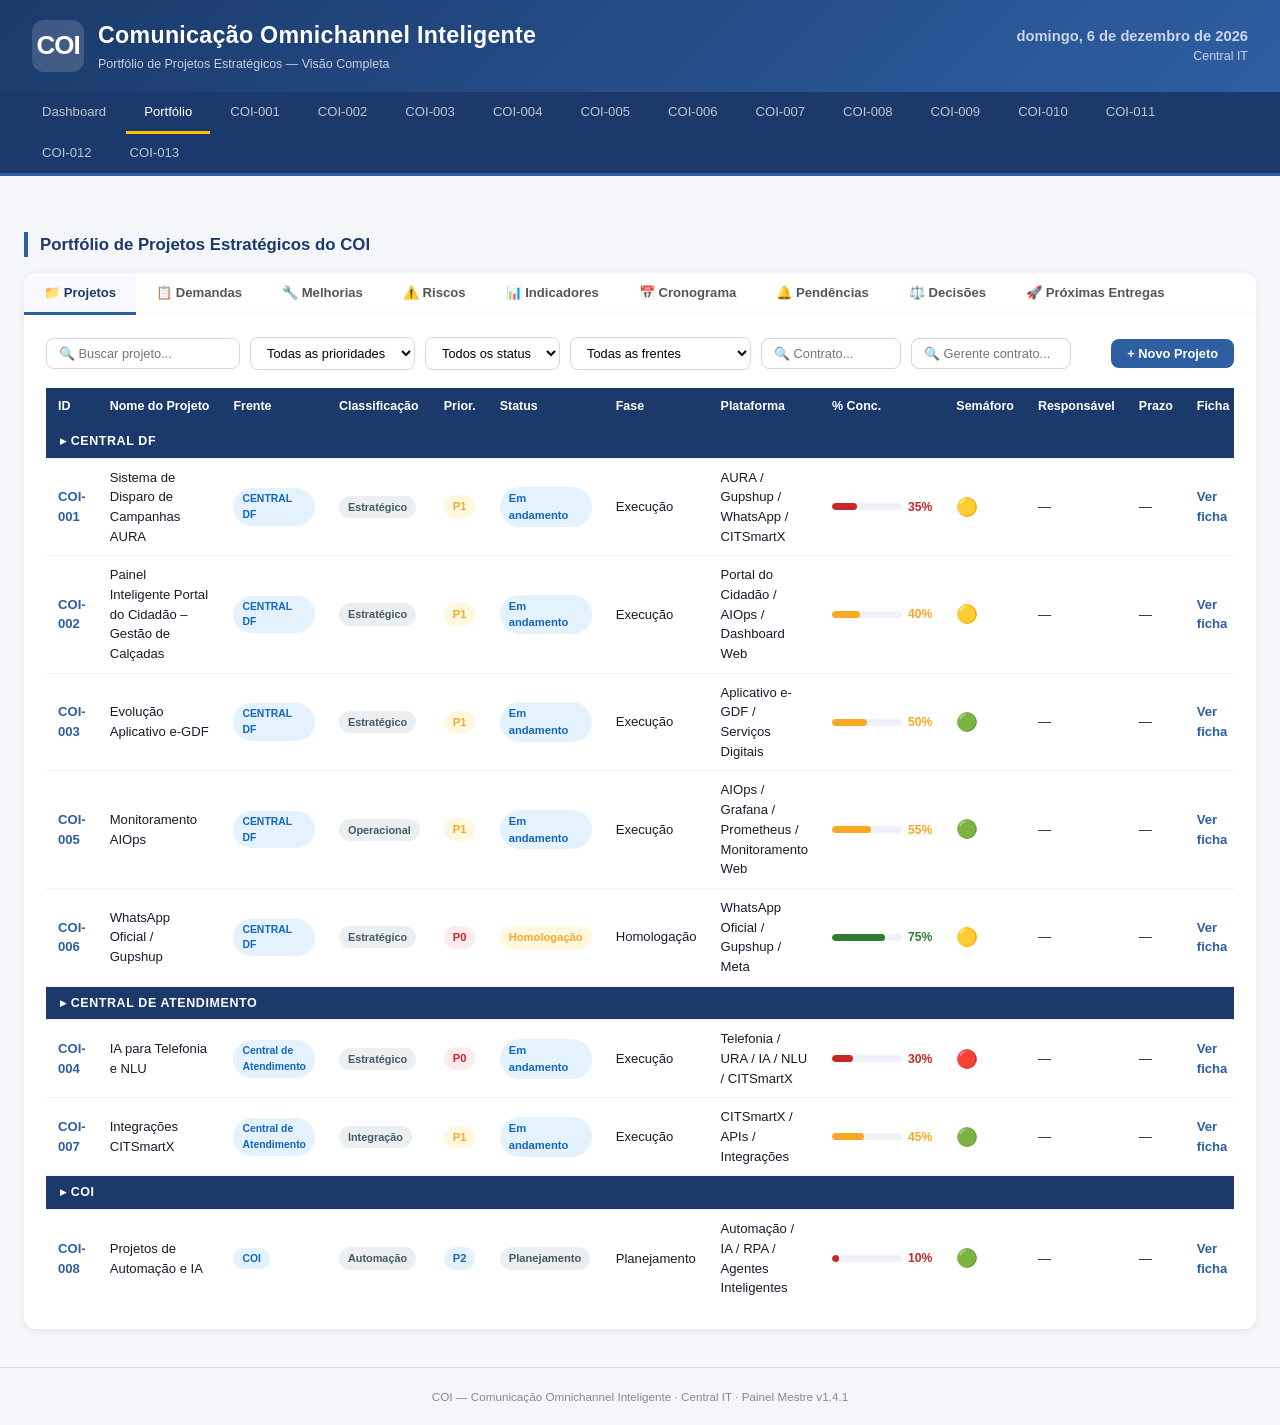
==== commit 604550c6: "feat(5B.1): implementar modelagem operacional inicial do painel COI" ====
--- a/portfolio.html
+++ b/portfolio.html
@@ -84,18 +84,17 @@
     </div>
   </div>
 
-  <!-- ABA DEMANDAS -->
+  <!-- ABA DEMANDAS — Fase 5B.1: binding dinâmico via COI_DATA.projetos -->
   <div class="tab-content" id="tab-demandas">
     <div class="filters">
-      <input class="filter-input" placeholder="🔍 Buscar demanda...">
-      <button class="btn-add">+ Nova Demanda</button>
-    </div>
-    <div class="table-wrap">
-      <table><thead><tr>
-        <th>ID</th><th>Título</th><th>Tipo</th><th>Projeto</th><th>Prioridade</th>
-        <th>Status</th><th>Solicitante</th><th>Responsável COI</th><th>Prazo</th><th>Impacto</th>
+      <input class="filter-input" id="busca-demanda" placeholder="🔍 Buscar demanda, incidente ou licença..." oninput="renderDemandas()">
+    </div>
+    <div class="table-wrap">
+      <table id="tb-demandas"><thead><tr>
+        <th>ID</th><th>Título</th><th>Tipo</th><th>Categoria</th><th>Prioridade</th>
+        <th>Status</th><th>Solicitante</th><th>Competência</th><th>Prazo</th><th>Evidência</th>
       </tr></thead>
-      <tbody><tr><td colspan="10"><div class="empty-state"><span class="icon">📋</span>Nenhuma demanda cadastrada. Registre na aba Demandas da base Excel.</div></td></tr></tbody></table>
+      <tbody id="tbody-demandas"><tr><td colspan="10"><div class="empty-state"><span class="icon">📋</span>Carregando...</div></td></tr></tbody></table>
     </div>
   </div>
 
@@ -372,8 +371,10 @@
   var contrato = document.getElementById('filtro-contrato').value.toLowerCase().trim();
   var gerente  = document.getElementById('filtro-gerente').value.toLowerCase().trim();
   var busca    = document.getElementById('busca-proj').value.toLowerCase().trim();
+  // Fase 5B.1: aba Projetos exibe apenas tipoItem === 'Projeto'
   var filtrados = COI_DATA.projetos.filter(function(p) {
-    return (!prior    || p.prioridade === prior)
+    return (!p.tipoItem || p.tipoItem === 'Projeto')
+        && (!prior    || p.prioridade === prior)
         && (!status   || p.status === status)
         && (!frente   || (p.frente || '') === frente)
         && (!contrato || (p.contrato || '').toLowerCase().includes(contrato))
@@ -517,7 +518,8 @@
     tb.appendChild(tr);
   });
 }
-renderProjetos(COI_DATA.projetos);
+// Fase 5B.1: renderizar aba Projetos apenas com tipoItem === 'Projeto'
+renderProjetos(COI_DATA.projetos.filter(function(p){ return !p.tipoItem || p.tipoItem === 'Projeto'; }));
 
 // Fase 5A.2 — I-04: popular filtro de frente dinamicamente a partir dos dados
 (function() {
@@ -534,6 +536,56 @@
     sel.appendChild(opt);
   });
 }());
+
+// ─── Fase 5B.1: Renderizar aba Demandas (itens operacionais não-Projeto) ─────
+var TIPOS_OPERACIONAIS = ['Demanda','Incidente','Melhoria','Licença/Contrato','Atividade Operacional','Entrega Contratual'];
+function renderDemandas() {
+  var tb = document.getElementById('tbody-demandas');
+  if (!tb) return;
+  clearEl(tb);
+  var busca = (document.getElementById('busca-demanda') ? document.getElementById('busca-demanda').value : '').toLowerCase().trim();
+  var lista = COI_DATA.projetos.filter(function(p) {
+    return p.tipoItem && p.tipoItem !== 'Projeto'
+        && (!busca || (p.id + ' ' + p.nome + ' ' + (p.tipoItem || '') + ' ' + (p.categoriaOperacional || '')).toLowerCase().includes(busca));
+  });
+  if (lista.length === 0) {
+    var row = document.createElement('tr');
+    var cell = document.createElement('td');
+    cell.colSpan = 10;
+    var div = document.createElement('div');
+    div.className = 'empty-state';
+    var icon = document.createElement('span');
+    icon.className = 'icon'; icon.textContent = '📋';
+    div.appendChild(icon);
+    div.appendChild(document.createTextNode(busca ? 'Nenhum item encontrado.' : 'Nenhum item operacional cadastrado.'));
+    cell.appendChild(div); row.appendChild(cell); tb.appendChild(row);
+    return;
+  }
+  lista.forEach(function(p) {
+    var tr = document.createElement('tr');
+    var tdId   = document.createElement('td'); tdId.textContent   = p.id;
+    var tdNome = document.createElement('td'); tdNome.style.maxWidth = '220px'; tdNome.textContent = p.nome;
+    var tdTipo = document.createElement('td');
+    var spTipo = document.createElement('span');
+    spTipo.className = 'badge badge-tipo-' + (p.tipoItem || 'outro').toLowerCase().replace(/[^a-z]/g, '-');
+    spTipo.textContent = p.tipoItem || '—';
+    tdTipo.appendChild(spTipo);
+    var tdCat  = document.createElement('td'); tdCat.textContent  = p.categoriaOperacional || '—';
+    var tdPrior= document.createElement('td');
+    var spPrior= document.createElement('span'); spPrior.className = 'badge ' + priorBadge(p.prioridade); spPrior.textContent = p.prioridade;
+    tdPrior.appendChild(spPrior);
+    var tdSt   = document.createElement('td');
+    var spSt   = document.createElement('span'); spSt.className = 'badge ' + statusBadge(p.status); spSt.textContent = p.status;
+    tdSt.appendChild(spSt);
+    var tdSolic= document.createElement('td'); tdSolic.textContent= p.solicitante || '—';
+    var tdComp = document.createElement('td'); tdComp.textContent = p.competencia  || '—';
+    var tdPrazo= document.createElement('td'); tdPrazo.textContent= p.prazoResolucao || p.prazoPrevisto || '—';
+    var tdEvid = document.createElement('td'); tdEvid.style.maxWidth = '180px'; tdEvid.textContent = p.evidencia || '—';
+    tr.append(tdId, tdNome, tdTipo, tdCat, tdPrior, tdSt, tdSolic, tdComp, tdPrazo, tdEvid);
+    tb.appendChild(tr);
+  });
+}
+renderDemandas();
 
 // ─── Renderizar riscos (localStorage) ───────────────────────────────
 function renderRiscos() {
--- a/assets/style.css
+++ b/assets/style.css
@@ -163,6 +163,14 @@
 .badge-roxo    { background: #F3E5F5; color: #6A1B9A; }
 .badge-laranja { background: #FFF3E0; color: #E65100; }
 
+/* ─── Fase 5B.1 — Badges tipoItem operacional ──────────────────────── */
+.badge-tipo-demanda              { background: #E3F2FD; color: #1565C0; }
+.badge-tipo-incidente            { background: #FFEBEE; color: #C62828; }
+.badge-tipo-melhoria             { background: #F3E5F5; color: #6A1B9A; }
+.badge-tipo-licen-a-contrato     { background: #FFF3E0; color: #E65100; }
+.badge-tipo-atividade-operacional{ background: #E8F5E9; color: #2E7D32; }
+.badge-tipo-entrega-contratual   { background: #E8EAF6; color: #283593; }
+
 /* ─── PROGRESS BAR ─────────────────────────────────────────────────── */
 .progress-bar  { background: #EEF1F8; border-radius: 10px; height: 7px; overflow: hidden; min-width: 70px; }
 .progress-fill { height: 100%; border-radius: 10px; transition: width .4s; }
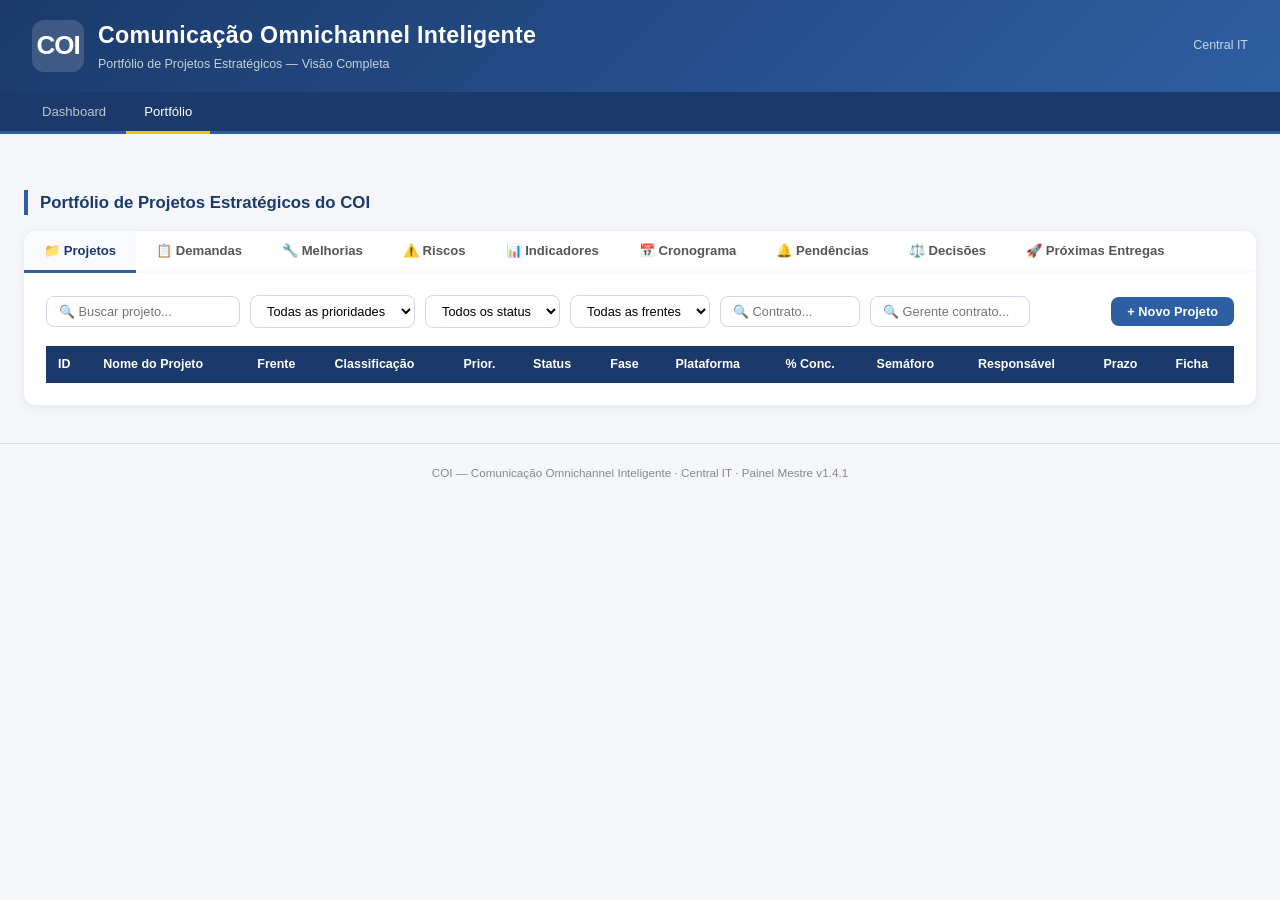
==== commit eae3a75f: "feat(5B.2): implementar exibicao executiva das demandas operacionais" ====
--- a/portfolio.html
+++ b/portfolio.html
@@ -84,17 +84,37 @@
     </div>
   </div>
 
-  <!-- ABA DEMANDAS — Fase 5B.1: binding dinâmico via COI_DATA.projetos -->
+  <!-- ABA DEMANDAS — Fase 5B.2: exibição executiva com filtros e resumo operacional -->
   <div class="tab-content" id="tab-demandas">
+    <div id="op-resumo-exec"></div>
     <div class="filters">
       <input class="filter-input" id="busca-demanda" placeholder="🔍 Buscar demanda, incidente ou licença..." oninput="renderDemandas()">
+      <select class="filter-input" id="filtro-dem-tipo" onchange="renderDemandas()">
+        <option value="">Todos os tipos</option>
+        <option>Demanda</option><option>Incidente</option><option>Melhoria</option>
+        <option>Licença/Contrato</option><option>Atividade Operacional</option><option>Entrega Contratual</option>
+      </select>
+      <select class="filter-input" id="filtro-dem-status" onchange="renderDemandas()">
+        <option value="">Todos os status</option>
+        <option>Planejamento</option><option>Em andamento</option>
+        <option>Homologação</option><option>Produção</option>
+        <option>Concluído</option><option>Suspenso</option>
+      </select>
+      <select class="filter-input" id="filtro-dem-prior" onchange="renderDemandas()">
+        <option value="">Todas as prioridades</option>
+        <option>P0</option><option>P1</option><option>P2</option><option>P3</option>
+      </select>
+      <select class="filter-input" id="filtro-dem-frente" onchange="renderDemandas()">
+        <option value="">Todas as frentes</option>
+      </select>
     </div>
     <div class="table-wrap">
       <table id="tb-demandas"><thead><tr>
-        <th>ID</th><th>Título</th><th>Tipo</th><th>Categoria</th><th>Prioridade</th>
-        <th>Status</th><th>Solicitante</th><th>Competência</th><th>Prazo</th><th>Evidência</th>
+        <th>ID</th><th>Título</th><th>Tipo</th><th>Status</th><th>Prioridade</th>
+        <th>Frente/Cliente</th><th>Responsável</th><th>Solicitante</th>
+        <th>Categoria Operacional</th><th>Prazo</th><th>Evidência</th>
       </tr></thead>
-      <tbody id="tbody-demandas"><tr><td colspan="10"><div class="empty-state"><span class="icon">📋</span>Carregando...</div></td></tr></tbody></table>
+      <tbody id="tbody-demandas"><tr><td colspan="11"><div class="empty-state"><span class="icon">📋</span>Carregando...</div></td></tr></tbody></table>
     </div>
   </div>
 
@@ -538,54 +558,113 @@
 }());
 
 // ─── Fase 5B.1: Renderizar aba Demandas (itens operacionais não-Projeto) ─────
+// ─── Fase 5B.2: Renderizar aba Demandas com filtros executivos e resumo ─────────
 var TIPOS_OPERACIONAIS = ['Demanda','Incidente','Melhoria','Licença/Contrato','Atividade Operacional','Entrega Contratual'];
+var NCOLS_DEM = 11;
+
+function getItensOperacionais() {
+  return COI_DATA.projetos.filter(function(p) { return p.tipoItem && p.tipoItem !== 'Projeto'; });
+}
+
+function renderResumoExecutivo() {
+  var el = document.getElementById('op-resumo-exec');
+  if (!el) return;
+  var todos      = getItensOperacionais();
+  var abertos    = todos.filter(function(p) { return p.status !== 'Concluído'; });
+  var concluidos = todos.filter(function(p) { return p.status === 'Concluído'; });
+  var p0p1       = todos.filter(function(p) { return p.prioridade === 'P0' || p.prioridade === 'P1'; });
+  var porTipo = {};
+  todos.forEach(function(p) { porTipo[p.tipoItem] = (porTipo[p.tipoItem] || 0) + 1; });
+  var tipoHtml = Object.keys(porTipo).map(function(t) {
+    var cls = 'badge badge-tipo-' + t.toLowerCase().replace(/[^a-z]/g, '-');
+    return '<span class="' + cls + '" style="font-size:.68rem;padding:2px 8px;margin-right:4px;margin-bottom:4px"><strong>' + porTipo[t] + '\u00a0</strong>' + t + '</span>';
+  }).join('');
+  el.innerHTML = '<div class="op-resumo-exec">'
+    + '<h3>📊 Resumo Executivo — Itens Operacionais</h3>'
+    + '<div class="op-mini-cards">'
+    + '<div class="op-mini-card"><div class="op-mini-value">' + todos.length + '</div><div class="op-mini-label">Total</div></div>'
+    + '<div class="op-mini-card"><div class="op-mini-value amarelo">' + abertos.length + '</div><div class="op-mini-label">Em Aberto</div></div>'
+    + '<div class="op-mini-card"><div class="op-mini-value verde">' + concluidos.length + '</div><div class="op-mini-label">Concluídos</div></div>'
+    + '<div class="op-mini-card"><div class="op-mini-value vermelho">' + p0p1.length + '</div><div class="op-mini-label">P0/P1</div></div>'
+    + '</div>'
+    + '<div class="op-tipo-badges" style="margin-top:8px">' + tipoHtml + '</div>'
+    + '</div>';
+}
+
 function renderDemandas() {
+  renderResumoExecutivo();
   var tb = document.getElementById('tbody-demandas');
   if (!tb) return;
   clearEl(tb);
-  var busca = (document.getElementById('busca-demanda') ? document.getElementById('busca-demanda').value : '').toLowerCase().trim();
-  var lista = COI_DATA.projetos.filter(function(p) {
-    return p.tipoItem && p.tipoItem !== 'Projeto'
-        && (!busca || (p.id + ' ' + p.nome + ' ' + (p.tipoItem || '') + ' ' + (p.categoriaOperacional || '')).toLowerCase().includes(busca));
+  var busca   = (document.getElementById('busca-demanda')     || {value:''}).value.toLowerCase().trim();
+  var fTipo   = (document.getElementById('filtro-dem-tipo')   || {value:''}).value;
+  var fSt     = (document.getElementById('filtro-dem-status') || {value:''}).value;
+  var fPrior  = (document.getElementById('filtro-dem-prior')  || {value:''}).value;
+  var fFrente = (document.getElementById('filtro-dem-frente') || {value:''}).value;
+  var lista   = getItensOperacionais().filter(function(p) {
+    return (!fTipo   || p.tipoItem   === fTipo)
+        && (!fSt     || p.status     === fSt)
+        && (!fPrior  || p.prioridade === fPrior)
+        && (!fFrente || (p.frente || '') === fFrente)
+        && (!busca   || (p.id + ' ' + p.nome + ' ' + (p.tipoItem || '') + ' ' + (p.categoriaOperacional || '') + ' ' + (p.frente || '')).toLowerCase().includes(busca));
   });
   if (lista.length === 0) {
     var row = document.createElement('tr');
-    var cell = document.createElement('td');
-    cell.colSpan = 10;
-    var div = document.createElement('div');
-    div.className = 'empty-state';
-    var icon = document.createElement('span');
-    icon.className = 'icon'; icon.textContent = '📋';
+    var cell = document.createElement('td'); cell.colSpan = NCOLS_DEM;
+    var div = document.createElement('div'); div.className = 'empty-state';
+    var icon = document.createElement('span'); icon.className = 'icon'; icon.textContent = '📋';
     div.appendChild(icon);
-    div.appendChild(document.createTextNode(busca ? 'Nenhum item encontrado.' : 'Nenhum item operacional cadastrado.'));
+    var msg = (busca || fTipo || fSt || fPrior || fFrente)
+      ? 'Nenhum item encontrado com os filtros aplicados.'
+      : 'Nenhum item operacional cadastrado.';
+    div.appendChild(document.createTextNode(msg));
     cell.appendChild(div); row.appendChild(cell); tb.appendChild(row);
     return;
   }
   lista.forEach(function(p) {
     var tr = document.createElement('tr');
-    var tdId   = document.createElement('td'); tdId.textContent   = p.id;
-    var tdNome = document.createElement('td'); tdNome.style.maxWidth = '220px'; tdNome.textContent = p.nome;
-    var tdTipo = document.createElement('td');
-    var spTipo = document.createElement('span');
+    var tdId     = document.createElement('td'); tdId.textContent = p.id;
+    var tdNome   = document.createElement('td'); tdNome.style.maxWidth = '200px'; tdNome.textContent = p.nome;
+    var tdTipo   = document.createElement('td');
+    var spTipo   = document.createElement('span');
     spTipo.className = 'badge badge-tipo-' + (p.tipoItem || 'outro').toLowerCase().replace(/[^a-z]/g, '-');
     spTipo.textContent = p.tipoItem || '—';
     tdTipo.appendChild(spTipo);
-    var tdCat  = document.createElement('td'); tdCat.textContent  = p.categoriaOperacional || '—';
-    var tdPrior= document.createElement('td');
-    var spPrior= document.createElement('span'); spPrior.className = 'badge ' + priorBadge(p.prioridade); spPrior.textContent = p.prioridade;
+    var tdSt     = document.createElement('td');
+    var spSt     = document.createElement('span'); spSt.className = 'badge ' + statusBadge(p.status); spSt.textContent = p.status;
+    tdSt.appendChild(spSt);
+    var tdPrior  = document.createElement('td');
+    var spPrior  = document.createElement('span'); spPrior.className = 'badge ' + priorBadge(p.prioridade); spPrior.textContent = p.prioridade;
     tdPrior.appendChild(spPrior);
-    var tdSt   = document.createElement('td');
-    var spSt   = document.createElement('span'); spSt.className = 'badge ' + statusBadge(p.status); spSt.textContent = p.status;
-    tdSt.appendChild(spSt);
-    var tdSolic= document.createElement('td'); tdSolic.textContent= p.solicitante || '—';
-    var tdComp = document.createElement('td'); tdComp.textContent = p.competencia  || '—';
-    var tdPrazo= document.createElement('td'); tdPrazo.textContent= p.prazoResolucao || p.prazoPrevisto || '—';
-    var tdEvid = document.createElement('td'); tdEvid.style.maxWidth = '180px'; tdEvid.textContent = p.evidencia || '—';
-    tr.append(tdId, tdNome, tdTipo, tdCat, tdPrior, tdSt, tdSolic, tdComp, tdPrazo, tdEvid);
+    var tdFrente = document.createElement('td');
+    var spFrente = document.createElement('span'); spFrente.className = 'badge badge-azul'; spFrente.style.fontSize = '.65rem'; spFrente.textContent = p.frente || '—';
+    tdFrente.appendChild(spFrente);
+    var tdResp   = document.createElement('td'); tdResp.textContent   = p.responsavel || '—';
+    var tdSolic  = document.createElement('td'); tdSolic.textContent  = p.solicitante  || '—';
+    var tdCat    = document.createElement('td'); tdCat.textContent    = p.categoriaOperacional || '—';
+    var tdPrazo  = document.createElement('td'); tdPrazo.textContent  = p.prazoResolucao || p.prazoPrevisto || '—';
+    var tdEvid   = document.createElement('td'); tdEvid.style.maxWidth = '160px'; tdEvid.textContent = p.evidencia || '—';
+    tr.append(tdId, tdNome, tdTipo, tdSt, tdPrior, tdFrente, tdResp, tdSolic, tdCat, tdPrazo, tdEvid);
     tb.appendChild(tr);
   });
 }
 renderDemandas();
+
+// Fase 5B.2: popular filtro de frente das demandas dinamicamente
+(function() {
+  var sel = document.getElementById('filtro-dem-frente');
+  if (!sel) return;
+  var vistas = {};
+  getItensOperacionais()
+    .map(function(p) { return p.frente || ''; })
+    .filter(function(f) { if (!f || vistas[f]) return false; vistas[f] = true; return true; })
+    .sort()
+    .forEach(function(f) {
+      var opt = document.createElement('option');
+      opt.value = f; opt.textContent = f;
+      sel.appendChild(opt);
+    });
+}());
 
 // ─── Renderizar riscos (localStorage) ───────────────────────────────
 function renderRiscos() {
@@ -639,75 +718,4 @@
   const nome = document.getElementById('f-nome').value.trim();
   if (!id || !nome) { showToast('ID e Nome são obrigatórios.', true); return; }
   if (COI_DATA.projetos.find(p => p.id === id)) {
-    showToast(`ID ${id} já existe no portfólio.`, true); return;
-  }
-
-  const novo = {
-    id,
-    nome,
-    classificacao:   document.getElementById('f-class').value,
-    prioridade:      document.getElementById('f-prior').value,
-    status:          document.getElementById('f-status').value,
-    fase:            document.getElementById('f-fase').value,
-    percentual:      Math.min(100, Math.max(0, parseInt(document.getElementById('f-perc').value) || 0)),
-    semaforo:        '🟡',
-    patrocinador:    document.getElementById('f-patr').value,
-    responsavel:     document.getElementById('f-resp').value,
-    orgao:           document.getElementById('f-orgao').value,
-    plataforma:      document.getElementById('f-plat').value,
-    dataInicio:      document.getElementById('f-inicio').value,
-    prazoPrevisto:   document.getElementById('f-prazo').value,
-    dependencias:    document.getElementById('f-dep').value,
-    beneficio:       document.getElementById('f-benef').value,
-    impactoContratual: document.getElementById('f-contrato').value,
-    fonteInformacao: document.getElementById('f-fonte').value,
-    observacoesExecutivas: document.getElementById('f-obs').value,
-    atualizadoEm:    new Date().toLocaleDateString('pt-BR')
-  };
-
-  COI_DATA.projetos.push(novo);
-  coiSalvarProjeto(novo);
-  renderProjetos(COI_DATA.projetos);
-  fecharModal('modal-projeto');
-  showToast(`Projeto ${id} cadastrado com sucesso.`);
-}
-
-// ─── Salvar novo risco ───────────────────────────────────────────────
-function salvarRisco() {
-  const desc = document.getElementById('r-desc').value.trim();
-  if (!desc) { showToast('Descrição do risco é obrigatória.', true); return; }
-
-  const risco = {
-    desc,
-    projeto: document.getElementById('r-proj').value,
-    prob:    document.getElementById('r-prob').value,
-    imp:     document.getElementById('r-imp').value,
-    status:  document.getElementById('r-status').value,
-    mit:     document.getElementById('r-mit').value,
-    resp:    document.getElementById('r-resp').value,
-    prazo:   document.getElementById('r-prazo').value
-  };
-
-  const riscos = coiCarregarSecaoFicha('PORTFOLIO', 'riscos');
-  riscos.push(risco);
-  coiSalvarSecaoFicha('PORTFOLIO', 'riscos', riscos);
-  renderRiscos();
-  fecharModal('modal-risco');
-  showToast('Risco cadastrado com sucesso.');
-}
-
-// ─── Fechar modal clicando no overlay ────────────────────────────────
-document.querySelectorAll('.modal-overlay').forEach(overlay => {
-  overlay.addEventListener('click', e => {
-    if (e.target === overlay) overlay.classList.remove('open');
-  });
-});
-
-// ─── Fechar modal com ESC ─────────────────────────────────────────────
-document.addEventListener('keydown', e => {
-  if (e.key === 'Escape') document.querySelectorAll('.modal-overlay.open').forEach(m => m.classList.remove('open'));
-});
-</script>
-</body>
-</html>
-                                                                                                                                                             +    showToast(`ID ${id} já existe no portfólio.
--- a/assets/style.css
+++ b/assets/style.css
@@ -171,6 +171,18 @@
 .badge-tipo-atividade-operacional{ background: #E8F5E9; color: #2E7D32; }
 .badge-tipo-entrega-contratual   { background: #E8EAF6; color: #283593; }
 
+/* ─── Fase 5B.2 — Resumo Executivo Operacional ─────────────────────── */
+.op-resumo-exec { background: var(--azul-claro, #E3F2FD); border-radius: var(--radius-md, 10px); padding: 16px 20px; margin-bottom: 16px; }
+.op-resumo-exec h3 { font-size: .84rem; font-weight: 700; color: var(--azul-escuro, #1B3A6B); margin-bottom: 12px; }
+.op-mini-cards { display: flex; gap: 12px; flex-wrap: wrap; margin-bottom: 4px; }
+.op-mini-card  { background: #fff; border-radius: var(--radius-sm, 6px); padding: 10px 16px; text-align: center; min-width: 90px; box-shadow: 0 1px 4px rgba(0,0,0,.07); }
+.op-mini-value { font-size: 1.5rem; font-weight: 800; color: var(--azul-medio, #1565C0); line-height: 1; }
+.op-mini-value.verde    { color: #2E7D32; }
+.op-mini-value.amarelo  { color: #F9A825; }
+.op-mini-value.vermelho { color: #C62828; }
+.op-mini-label { font-size: .63rem; color: #666; text-transform: uppercase; letter-spacing: .4px; font-weight: 600; margin-top: 3px; }
+.op-tipo-badges { display: flex; gap: 6px; flex-wrap: wrap; }
+
 /* ─── PROGRESS BAR ─────────────────────────────────────────────────── */
 .progress-bar  { background: #EEF1F8; border-radius: 10px; height: 7px; overflow: hidden; min-width: 70px; }
 .progress-fill { height: 100%; border-radius: 10px; transition: width .4s; }
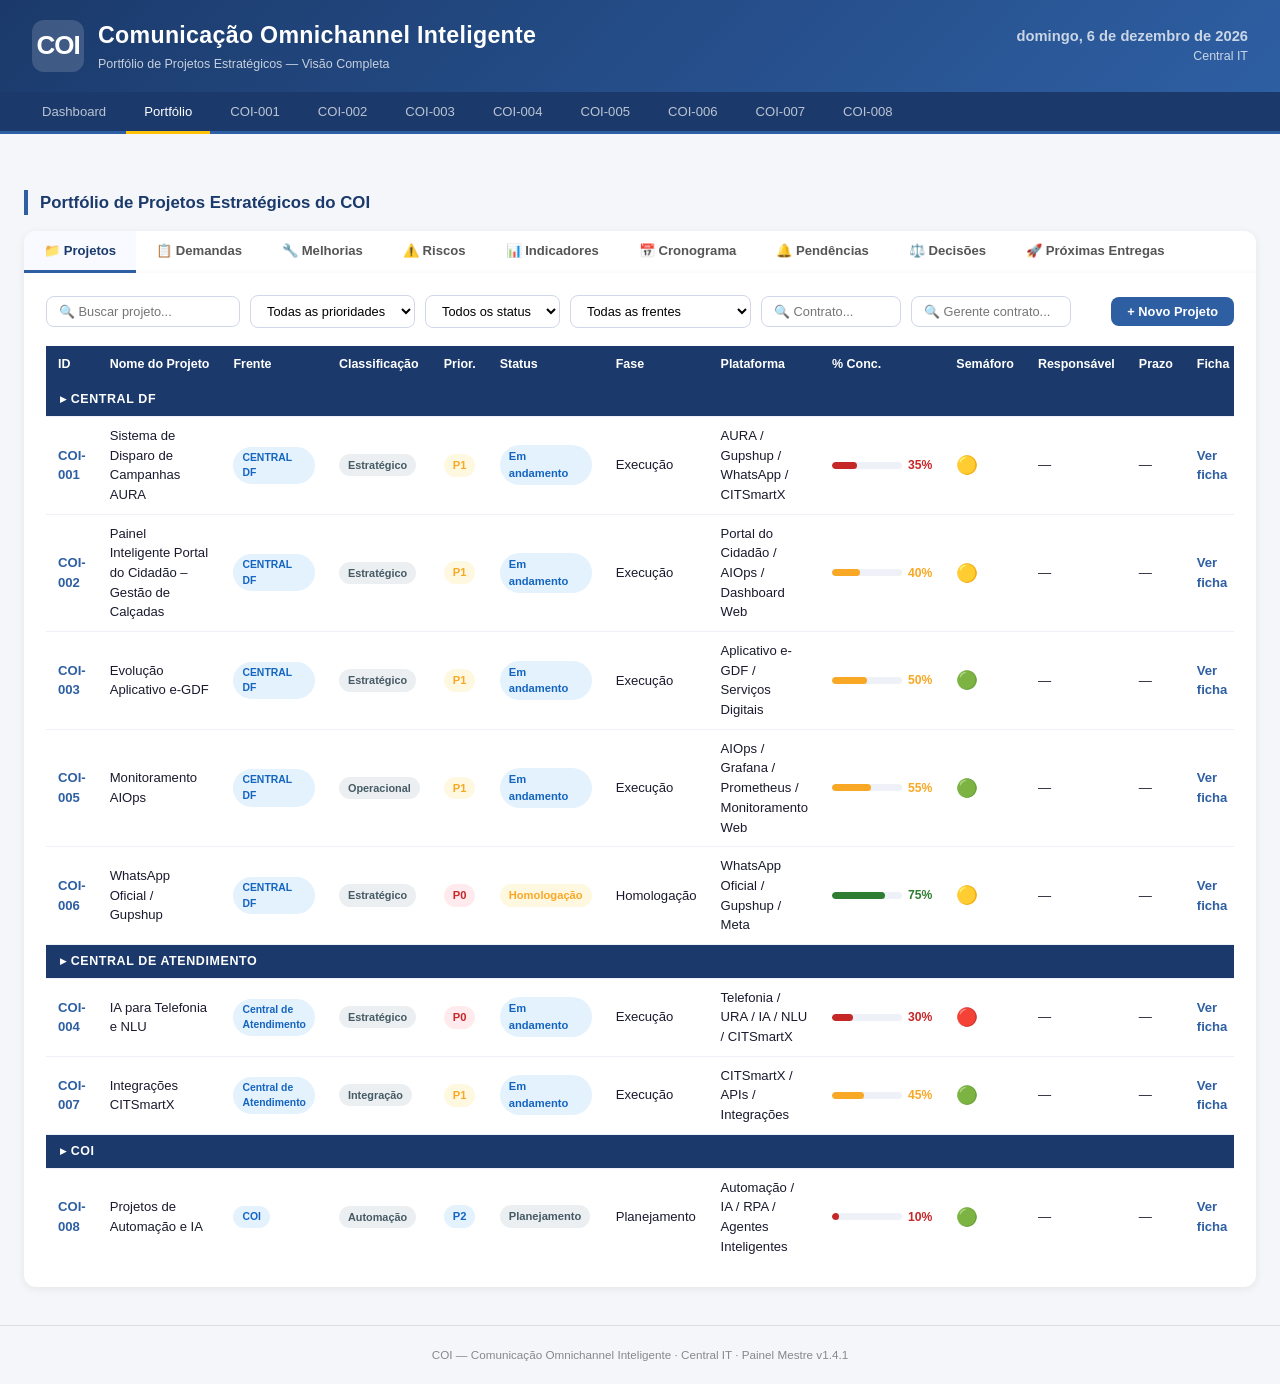
==== commit 6f4c5610: "fix(5B.2.1): corrigir renderizacao das abas do portfolio" ====
--- a/portfolio.html
+++ b/portfolio.html
@@ -350,15 +350,19 @@
 document.getElementById('data-atual').textContent =
   new Date().toLocaleDateString('pt-BR',{weekday:'long',year:'numeric',month:'long',day:'numeric'});
 
-// ─── Nav dinâmica ────────────────────────────────────────────────────
+// ─── Nav dinâmica — apenas projetos estratégicos (Fase 5B.2.1) ───────
 const nav = document.getElementById('nav-principal');
-COI_DATA.projetos.forEach(p => {
-  const a = document.createElement('a');
-  a.href = `projetos/ficha.html#${p.id}`;
-  a.textContent = p.id;
-  a.title = p.nome;
-  nav.appendChild(a);
-});
+if (nav) {
+  COI_DATA.projetos
+    .filter(function(p) { return !p.tipoItem || p.tipoItem === 'Projeto'; })
+    .forEach(function(p) {
+      const a = document.createElement('a');
+      a.href = 'projetos/ficha.html#' + p.id;
+      a.textContent = p.id;
+      a.title = p.nome;
+      nav.appendChild(a);
+    });
+}
 
 // ─── Tabs ────────────────────────────────────────────────────────────
 document.querySelectorAll('.tab-btn').forEach(btn => {
@@ -704,13 +708,16 @@
 renderRiscos();
 
 // ─── Popular select de projetos no modal de risco ────────────────────
+// Fase 5B.2.1: null-check antes de appendChild
 const selProj = document.getElementById('r-proj');
-COI_DATA.projetos.forEach(p => {
-  const opt = document.createElement('option');
-  opt.value = p.id;
-  opt.textContent = p.id + ' — ' + p.nome.substring(0,40);
-  selProj.appendChild(opt);
-});
+if (selProj) {
+  COI_DATA.projetos.forEach(p => {
+    const opt = document.createElement('option');
+    opt.value = p.id;
+    opt.textContent = p.id + ' — ' + p.nome.substring(0,40);
+    selProj.appendChild(opt);
+  });
+}
 
 // ─── Salvar novo projeto ─────────────────────────────────────────────
 function salvarProjeto() {
@@ -718,4 +725,74 @@
   const nome = document.getElementById('f-nome').value.trim();
   if (!id || !nome) { showToast('ID e Nome são obrigatórios.', true); return; }
   if (COI_DATA.projetos.find(p => p.id === id)) {
-    showToast(`ID ${id} já existe no portfólio.+    showToast(`ID ${id} já existe no portfólio.`, true); return;
+  }
+
+  const novo = {
+    id,
+    nome,
+    classificacao:   document.getElementById('f-class').value,
+    prioridade:      document.getElementById('f-prior').value,
+    status:          document.getElementById('f-status').value,
+    fase:            document.getElementById('f-fase').value,
+    percentual:      Math.min(100, Math.max(0, parseInt(document.getElementById('f-perc').value) || 0)),
+    semaforo:        '🟡',
+    patrocinador:    document.getElementById('f-patr').value,
+    responsavel:     document.getElementById('f-resp').value,
+    orgao:           document.getElementById('f-orgao').value,
+    plataforma:      document.getElementById('f-plat').value,
+    dataInicio:      document.getElementById('f-inicio').value,
+    prazoPrevisto:   document.getElementById('f-prazo').value,
+    dependencias:    document.getElementById('f-dep').value,
+    beneficio:       document.getElementById('f-benef').value,
+    impactoContratual: document.getElementById('f-contrato').value,
+    fonteInformacao: document.getElementById('f-fonte').value,
+    observacoesExecutivas: document.getElementById('f-obs').value,
+    atualizadoEm:    new Date().toLocaleDateString('pt-BR')
+  };
+
+  COI_DATA.projetos.push(novo);
+  coiSalvarProjeto(novo);
+  renderProjetos(COI_DATA.projetos);
+  fecharModal('modal-projeto');
+  showToast(`Projeto ${id} cadastrado com sucesso.`);
+}
+
+// ─── Salvar novo risco ───────────────────────────────────────────────
+function salvarRisco() {
+  const desc = document.getElementById('r-desc').value.trim();
+  if (!desc) { showToast('Descrição do risco é obrigatória.', true); return; }
+
+  const risco = {
+    desc,
+    projeto: document.getElementById('r-proj').value,
+    prob:    document.getElementById('r-prob').value,
+    imp:     document.getElementById('r-imp').value,
+    status:  document.getElementById('r-status').value,
+    mit:     document.getElementById('r-mit').value,
+    resp:    document.getElementById('r-resp').value,
+    prazo:   document.getElementById('r-prazo').value
+  };
+
+  const riscos = coiCarregarSecaoFicha('PORTFOLIO', 'riscos');
+  riscos.push(risco);
+  coiSalvarSecaoFicha('PORTFOLIO', 'riscos', riscos);
+  renderRiscos();
+  fecharModal('modal-risco');
+  showToast('Risco cadastrado com sucesso.');
+}
+
+// ─── Fechar modal clicando no overlay ────────────────────────────────
+document.querySelectorAll('.modal-overlay').forEach(overlay => {
+  overlay.addEventListener('click', e => {
+    if (e.target === overlay) overlay.classList.remove('open');
+  });
+});
+
+// ─── Fechar modal com ESC ─────────────────────────────────────────────
+document.addEventListener('keydown', e => {
+  if (e.key === 'Escape') document.querySelectorAll('.modal-overlay.open').forEach(m => m.classList.remove('open'));
+});
+</script>
+</body>
+</html>
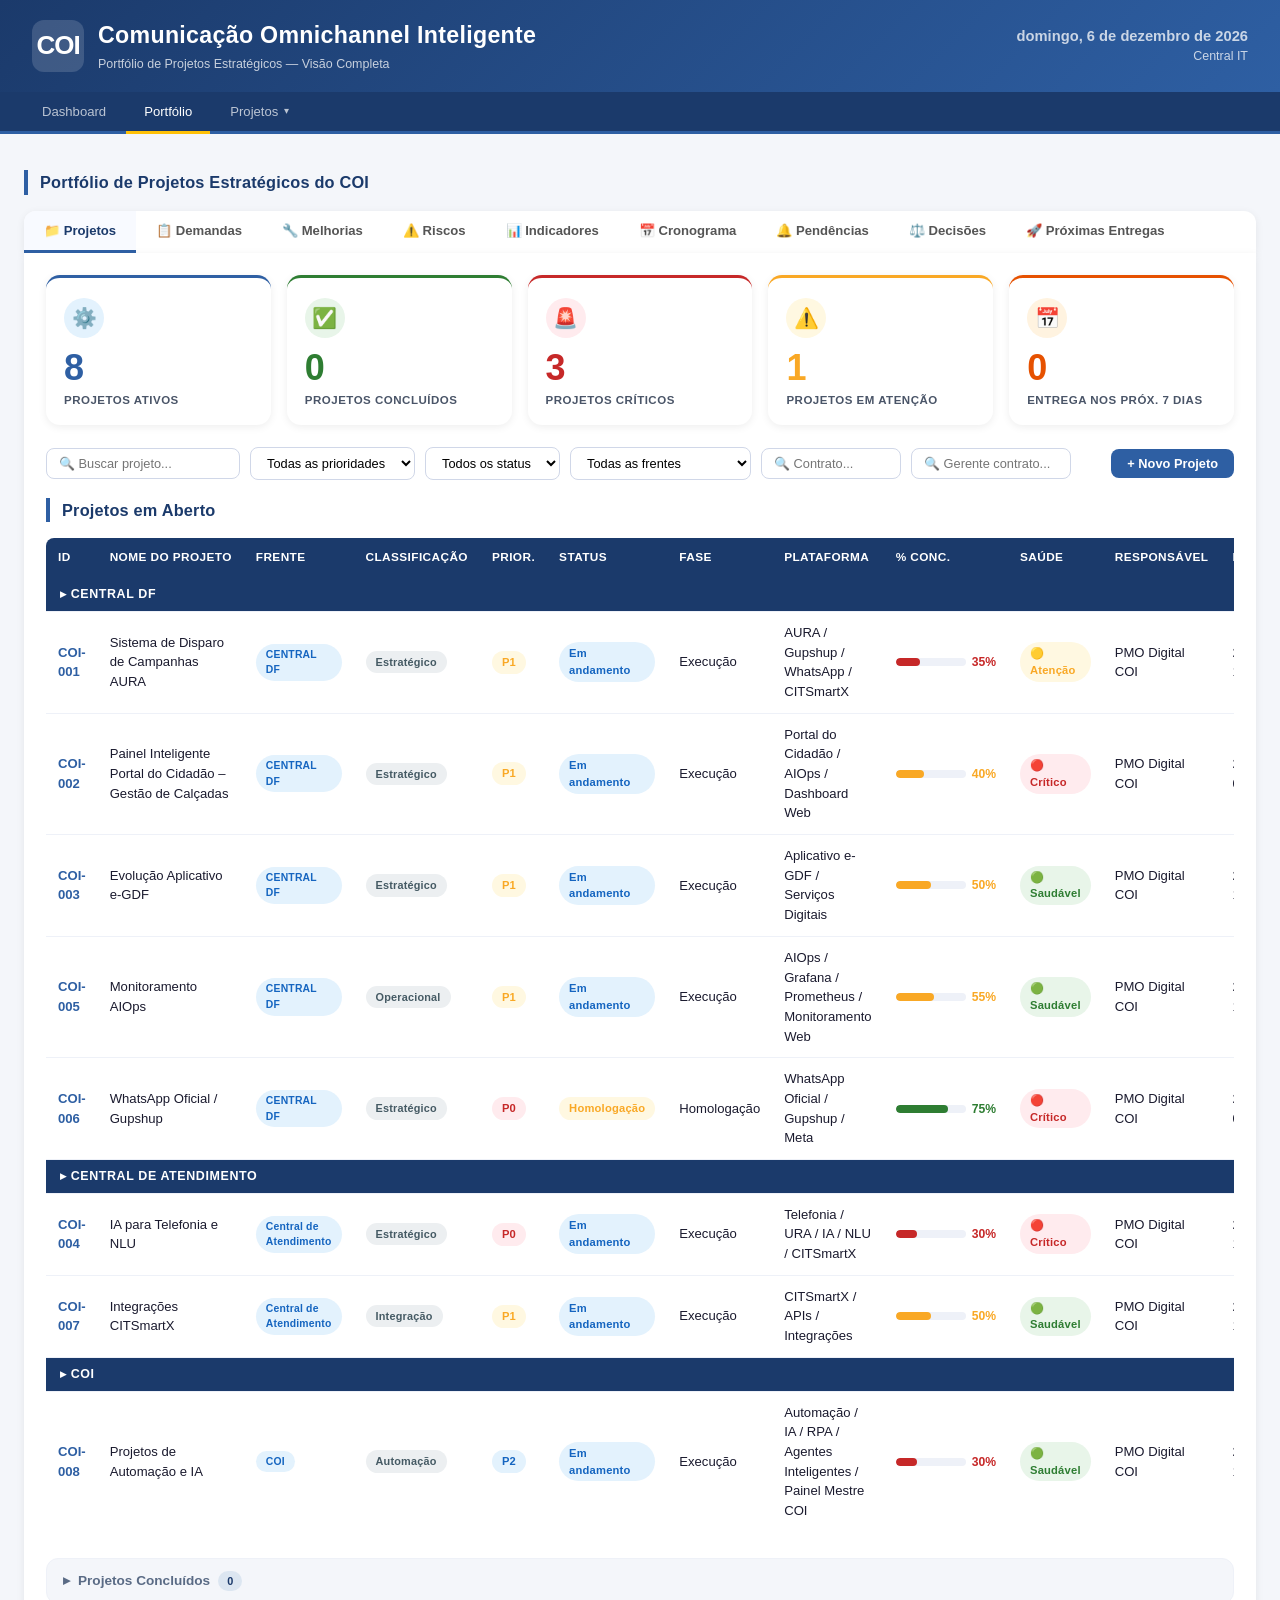
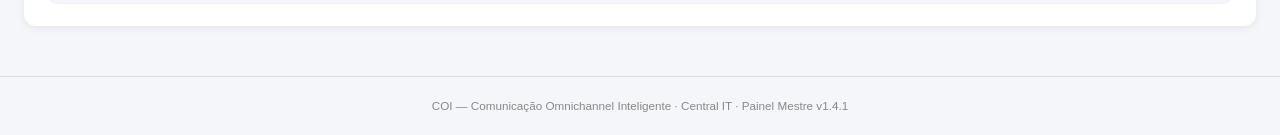
==== commit 4882b13e: "epic-4: consolida arquitetura e cria centro de situação executivo" ====
--- a/portfolio.html
+++ b/portfolio.html
@@ -13,6 +13,8 @@
 }
 </style>
 <script src="dados/projetos.js"></script>
+<!-- Sprint 6.1 — Consolidação: helpers e componentes compartilhados com index.html -->
+<script src="assets/js/coi-shared.js"></script>
 </head>
 <body>
 
@@ -33,6 +35,18 @@
 <nav id="nav-principal">
   <a href="index.html">Dashboard</a>
   <a href="portfolio.html" class="active">Portfólio</a>
+  <div class="nav-dropdown" id="nav-projetos">
+    <button type="button" class="nav-dropdown-toggle" id="nav-projetos-toggle" aria-haspopup="true" aria-expanded="false" aria-controls="nav-projetos-menu">
+      Projetos <span class="nav-caret" aria-hidden="true">▾</span>
+    </button>
+    <div class="nav-dropdown-menu" id="nav-projetos-menu" role="menu" aria-label="Projetos">
+      <div class="nav-dropdown-search-wrap">
+        <input type="text" id="nav-projetos-busca" class="nav-dropdown-search" placeholder="Buscar projeto..." autocomplete="off" aria-label="Buscar projeto">
+      </div>
+      <div class="nav-dropdown-list" id="nav-projetos-list"></div>
+      <a href="portfolio.html" class="nav-dropdown-footer">Ver todos os projetos</a>
+    </div>
+  </div>
 </nav>
 
 <main>
@@ -52,6 +66,8 @@
 
   <!-- ABA PROJETOS -->
   <div class="tab-content active" id="tab-projetos">
+    <div class="cards-grid" id="proj-indicadores" style="margin-bottom:22px;"></div>
+
     <div class="filters">
       <input class="filter-input" id="busca-proj" placeholder="🔍 Buscar projeto..." oninput="aplicarFiltros()">
       <select class="filter-input" id="filtro-prior" onchange="aplicarFiltros()">
@@ -72,16 +88,31 @@
       <input class="filter-input" id="filtro-gerente" placeholder="🔍 Gerente contrato..." oninput="aplicarFiltros()" style="width:160px">
       <button class="btn-add" onclick="document.getElementById('modal-projeto').classList.add('open')">+ Novo Projeto</button>
     </div>
+
+    <div class="section-title" style="margin-top:8px;">Projetos em Aberto</div>
     <div class="table-wrap">
       <table id="tb-projetos">
         <thead><tr>
           <th>ID</th><th>Nome do Projeto</th><th>Frente</th><th>Classificação</th><th>Prior.</th>
           <th>Status</th><th>Fase</th><th>Plataforma</th><th>% Conc.</th>
-          <th>Semáforo</th><th>Responsável</th><th>Prazo</th><th>Ficha</th>
+          <th>Saúde</th><th>Responsável</th><th>Prazo</th><th>Ficha</th>
         </tr></thead>
         <tbody id="tbody-projetos"></tbody>
       </table>
     </div>
+
+    <details class="proj-concluidos" id="proj-concluidos-wrap">
+      <summary>Projetos Concluídos <span class="em-count-badge" id="proj-concluidos-count">0</span></summary>
+      <div class="table-wrap">
+        <table id="tb-projetos-concluidos">
+          <thead><tr>
+            <th>ID</th><th>Nome do Projeto</th><th>Frente</th><th>Classificação</th><th>Prioridade</th>
+            <th>% Conc.</th><th>Responsável</th><th>Concluído em</th><th>Ficha</th>
+          </tr></thead>
+          <tbody id="tbody-projetos-concluidos"></tbody>
+        </table>
+      </div>
+    </details>
   </div>
 
   <!-- ABA DEMANDAS — Fase 5B.2: exibição executiva com filtros e resumo operacional -->
@@ -322,14 +353,9 @@
 
 <script>
 // ─── Helpers ────────────────────────────────────────────────────────
-function txt(val) { return String(val || '—'); }
-function clearEl(el) { while (el.firstChild) el.removeChild(el.firstChild); } // Fase 5A.2 — B-05
-function priorBadge(p) { return p==='P0'?'badge-vermelho':p==='P1'?'badge-amarelo':'badge-azul'; }
-function statusBadge(s) {
-  return {'Em andamento':'badge-azul','Homologação':'badge-amarelo','Produção':'badge-verde',
-    'Concluído':'badge-verde','Planejamento':'badge-cinza','Suspenso':'badge-cinza'}[s]||'badge-cinza';
-}
-function percColor(n) { return n>=70?'#2E7D32':n>=40?'#F9A825':'#C62828'; }
+// Sprint 6.1: clearEl/priorBadge/statusBadge/percColor/calcularSaude
+// consolidados em assets/js/coi-shared.js (eram duplicados com index.html).
+// txt() removida — código morto, nunca era chamada nesta página.
 function nivelRisco(prob, imp) {
   if (prob==='Alta'  && imp==='Alto')  return {txt:'Crítico', cls:'badge-vermelho'};
   if (prob==='Alta'  || imp==='Alto')  return {txt:'Alto',    cls:'badge-vermelho'};
@@ -350,19 +376,10 @@
 document.getElementById('data-atual').textContent =
   new Date().toLocaleDateString('pt-BR',{weekday:'long',year:'numeric',month:'long',day:'numeric'});
 
-// ─── Nav dinâmica — apenas projetos estratégicos (Fase 5B.2.1) ───────
-const nav = document.getElementById('nav-principal');
-if (nav) {
-  COI_DATA.projetos
-    .filter(function(p) { return !p.tipoItem || p.tipoItem === 'Projeto'; })
-    .forEach(function(p) {
-      const a = document.createElement('a');
-      a.href = 'projetos/ficha.html#' + p.id;
-      a.textContent = p.id;
-      a.title = p.nome;
-      nav.appendChild(a);
-    });
-}
+// ─── Nav dinâmica: menu suspenso "Projetos" ───────────────────────────
+// Sprint 6.1: implementação consolidada em assets/js/coi-shared.js
+// (coiInitNavDropdown), reutilizada por index.html e portfolio.html.
+coiInitNavDropdown();
 
 // ─── Tabs ────────────────────────────────────────────────────────────
 document.querySelectorAll('.tab-btn').forEach(btn => {
@@ -409,141 +426,185 @@
 }
 
 // ─── Renderizar tabela de projetos (com agrupamento por frente) ───────
-var FRENTE_ORDER = {'CENTRAL DF':1,'Central de Atendimento':2,'MDS':3,'COI':4};
-var NCOLS_PROJ   = 13;
+var FRENTE_ORDER    = {'CENTRAL DF':1,'Central de Atendimento':2,'MDS':3,'COI':4};
+var NCOLS_PROJ       = 13;
+var NCOLS_PROJ_CONC  = 9;
+// psProj: todos os projetos estratégicos, independente de filtro — usado nos
+// indicadores executivos do topo (EPIC 3 / Sprint 6 — Etapa 3).
+var psProj = getProjetosEstrategicos(COI_DATA.projetos); // Sprint 6.1: helper consolidado em coi-shared.js
+
+function celula(texto) { var td = document.createElement('td'); td.textContent = texto; return td; }
+function celulaBadge(texto, cls, tamanho) {
+  var td = document.createElement('td');
+  var span = document.createElement('span');
+  span.className = 'badge ' + cls;
+  if (tamanho) span.style.fontSize = tamanho;
+  span.textContent = texto;
+  td.appendChild(span);
+  return td;
+}
+function celulaLinkFicha(p, rotulo) {
+  var td = document.createElement('td');
+  var a = document.createElement('a');
+  a.href = 'projetos/ficha.html#' + p.id;
+  a.className = 'proj-link';
+  a.textContent = rotulo || p.id;
+  td.appendChild(a);
+  return td;
+}
+function emptyRow(tb, ncols, icone, msg) {
+  var eRow = document.createElement('tr');
+  var eTd  = document.createElement('td');
+  eTd.colSpan = ncols;
+  var eDiv = document.createElement('div');
+  eDiv.className = 'empty-state';
+  var eIcon = document.createElement('span');
+  eIcon.className = 'icon'; eIcon.textContent = icone;
+  eDiv.appendChild(eIcon);
+  eDiv.appendChild(document.createTextNode(msg));
+  eTd.appendChild(eDiv); eRow.appendChild(eTd); tb.appendChild(eRow);
+}
+
+// Linha da tabela "Projetos em Aberto" — inclui saúde derivada (Etapa 5)
+function linhaProjetoAberto(p) {
+  var fc    = percColor(p.percentual);
+  var saude = calcularSaude(p);
+  var tr = document.createElement('tr');
+  tr.dataset.prior  = p.prioridade;
+  tr.dataset.status = p.status;
+  tr.dataset.frente = p.frente || '';
+
+  var percTd = document.createElement('td');
+  var bar = document.createElement('div');
+  bar.style.cssText = 'display:flex;align-items:center;gap:6px;';
+  bar.innerHTML = '<div class="progress-bar"><div class="progress-fill" style="width:' + p.percentual + '%;background:' + fc + '"></div></div>'
+    + '<span style="font-size:.76rem;font-weight:700;color:' + fc + '">' + p.percentual + '%</span>';
+  percTd.appendChild(bar);
+
+  tr.append(
+    celulaLinkFicha(p),
+    (function(){ var td = celula(p.nome); td.style.maxWidth = '200px'; return td; })(),
+    celulaBadge(p.frente || '—', 'badge-azul', '.65rem'),
+    celulaBadge(p.classificacao, 'badge-cinza', '.68rem'),
+    celulaBadge(p.prioridade, priorBadge(p.prioridade)),
+    celulaBadge(p.status, statusBadge(p.status)),
+    celula(p.fase || '—'),
+    (function(){ var td = celula(p.plataforma || '—'); td.style.maxWidth = '150px'; return td; })(),
+    percTd,
+    celulaBadge(saude.emoji + ' ' + saude.label, saude.cls),
+    celula(p.responsavel || '—'),
+    celula(p.prazoPrevisto || '—'),
+    celulaLinkFicha(p, 'Ver ficha')
+  );
+  return tr;
+}
+
+// Linha da tabela "Projetos Concluídos" — compacta, menor destaque visual
+function linhaProjetoConcluido(p) {
+  var tr = document.createElement('tr');
+  tr.append(
+    celulaLinkFicha(p),
+    (function(){ var td = celula(p.nome); td.style.maxWidth = '220px'; return td; })(),
+    celulaBadge(p.frente || '—', 'badge-azul', '.65rem'),
+    celulaBadge(p.classificacao, 'badge-cinza', '.68rem'),
+    celulaBadge(p.prioridade, priorBadge(p.prioridade)),
+    celula(p.percentual + '%'),
+    celula(p.responsavel || '—'),
+    celula(p.dataResolucao || p.atualizadoEm || '—'),
+    celulaLinkFicha(p, 'Ver ficha')
+  );
+  return tr;
+}
 
 function renderProjetos(lista) {
-  var tb = document.getElementById('tbody-projetos');
-  clearEl(tb); // Fase 5A.2 — B-05: substituído innerHTML='' por clearEl()
-
-  var sorted = lista.slice().sort(function(a, b) {
+  var tbAberto = document.getElementById('tbody-projetos');
+  var tbConc   = document.getElementById('tbody-projetos-concluidos');
+  var contador = document.getElementById('proj-concluidos-count');
+  clearEl(tbAberto);
+  if (tbConc) clearEl(tbConc);
+
+  var abertos    = lista.filter(function(p) { return p.status !== 'Concluído'; });
+  var concluidos = lista.filter(function(p) { return p.status === 'Concluído'; });
+
+  // ── Projetos em Aberto — mantém agrupamento por frente ──
+  var sorted = abertos.slice().sort(function(a, b) {
     var oa = FRENTE_ORDER[a.frente] || 99;
     var ob = FRENTE_ORDER[b.frente] || 99;
     return oa !== ob ? oa - ob : (a.id < b.id ? -1 : 1);
   });
 
   if (sorted.length === 0) {
-    var eRow = document.createElement('tr');
-    var eTd  = document.createElement('td');
-    eTd.colSpan = NCOLS_PROJ;
-    var eDiv = document.createElement('div');
-    eDiv.className = 'empty-state';
-    var eIcon = document.createElement('span');
-    eIcon.className = 'icon'; eIcon.textContent = '📭';
-    eDiv.appendChild(eIcon);
-    eDiv.appendChild(document.createTextNode('Nenhum projeto encontrado com os filtros aplicados.'));
-    eTd.appendChild(eDiv); eRow.appendChild(eTd); tb.appendChild(eRow);
-    return;
+    emptyRow(tbAberto, NCOLS_PROJ, '📭', 'Nenhum projeto em aberto encontrado com os filtros aplicados.');
+  } else {
+    var currentFrente = null;
+    sorted.forEach(function(p) {
+      var frenteVal = p.frente || '—';
+      if (frenteVal !== currentFrente) {
+        currentFrente = frenteVal;
+        var hRow = document.createElement('tr');
+        hRow.className = 'frente-header';
+        var hTd = document.createElement('td');
+        hTd.colSpan = NCOLS_PROJ;
+        hTd.textContent = '▸ ' + frenteVal;
+        hRow.appendChild(hTd);
+        tbAberto.appendChild(hRow);
+      }
+      tbAberto.appendChild(linhaProjetoAberto(p));
+    });
   }
 
-  var currentFrente = null;
-  sorted.forEach(function(p) {
-    var fc       = percColor(p.percentual);
-    var frenteVal = p.frente || '—';
-
-    // Cabeçalho de grupo por frente
-    if (frenteVal !== currentFrente) {
-      currentFrente = frenteVal;
-      var hRow = document.createElement('tr');
-      hRow.className = 'frente-header';
-      var hTd = document.createElement('td');
-      hTd.colSpan = NCOLS_PROJ;
-      hTd.textContent = '▸ ' + frenteVal;
-      hRow.appendChild(hTd);
-      tb.appendChild(hRow);
+  // ── Projetos Concluídos — lista compacta, sem agrupamento por frente ──
+  if (tbConc) {
+    var concOrdenados = concluidos.slice().sort(function(a, b) { return a.id < b.id ? -1 : 1; });
+    if (concOrdenados.length === 0) {
+      emptyRow(tbConc, NCOLS_PROJ_CONC, '📭', 'Nenhum projeto concluído com os filtros aplicados.');
+    } else {
+      concOrdenados.forEach(function(p) { tbConc.appendChild(linhaProjetoConcluido(p)); });
     }
-
-    var tr = document.createElement('tr');
-    tr.dataset.prior  = p.prioridade;
-    tr.dataset.status = p.status;
-    tr.dataset.frente = p.frente || '';
-
-    // ID
-    var linkTd = document.createElement('td');
-    var link = document.createElement('a');
-    link.href = 'projetos/ficha.html#' + p.id;
-    link.className = 'proj-link'; link.textContent = p.id;
-    linkTd.appendChild(link);
-
-    // Nome
-    var nomeTd = document.createElement('td');
-    nomeTd.style.maxWidth = '200px';
-    nomeTd.textContent = p.nome;
-
-    // Frente (nova coluna)
-    var frenteTd = document.createElement('td');
-    var fBadge = document.createElement('span');
-    fBadge.className = 'badge badge-azul';
-    fBadge.style.fontSize = '.65rem';
-    fBadge.textContent = p.frente || '—';
-    frenteTd.appendChild(fBadge);
-
-    // Classificação
-    var clBadge = document.createElement('span');
-    clBadge.className = 'badge badge-cinza';
-    clBadge.style.fontSize = '.68rem';
-    clBadge.textContent = p.classificacao;
-    var clTd = document.createElement('td');
-    clTd.appendChild(clBadge);
-
-    // Prioridade
-    var prBadge = document.createElement('span');
-    prBadge.className = 'badge ' + priorBadge(p.prioridade);
-    prBadge.textContent = p.prioridade;
-    var prTd = document.createElement('td');
-    prTd.appendChild(prBadge);
-
-    // Status
-    var stBadge = document.createElement('span');
-    stBadge.className = 'badge ' + statusBadge(p.status);
-    stBadge.textContent = p.status;
-    var stTd = document.createElement('td');
-    stTd.appendChild(stBadge);
-
-    // Fase (corrige ausência pré-existente)
-    var faseTd = document.createElement('td');
-    faseTd.textContent = p.fase || '—';
-
-    // Plataforma (corrige ausência pré-existente)
-    var platTd = document.createElement('td');
-    platTd.style.maxWidth = '150px';
-    platTd.textContent = p.plataforma || '—';
-
-    // % Conclusão
-    var percTd = document.createElement('td');
-    var bar = document.createElement('div');
-    bar.style.cssText = 'display:flex;align-items:center;gap:6px;';
-    bar.innerHTML = '<div class="progress-bar"><div class="progress-fill" style="width:' + p.percentual + '%;background:' + fc + '"></div></div>'
-      + '<span style="font-size:.76rem;font-weight:700;color:' + fc + '">' + p.percentual + '%</span>';
-    percTd.appendChild(bar);
-
-    // Semáforo
-    var semTd = document.createElement('td');
-    semTd.style.fontSize = '1.1rem';
-    semTd.textContent = p.semaforo;
-
-    // Responsável
-    var respTd = document.createElement('td');
-    respTd.textContent = p.responsavel || '—';
-
-    // Prazo
-    var prazoTd = document.createElement('td');
-    prazoTd.textContent = p.prazoPrevisto || '—';
-
-    // Ficha
-    var fichaLink = document.createElement('a');
-    fichaLink.href = 'projetos/ficha.html#' + p.id;
-    fichaLink.className = 'proj-link';
-    fichaLink.textContent = 'Ver ficha';
-    var fichaTd = document.createElement('td');
-    fichaTd.appendChild(fichaLink);
-
-    tr.append(linkTd, nomeTd, frenteTd, clTd, prTd, stTd, faseTd, platTd, percTd, semTd, respTd, prazoTd, fichaTd);
-    tb.appendChild(tr);
-  });
-}
+  }
+  if (contador) contador.textContent = concluidos.length;
+}
+
+// ─── Indicadores executivos do topo (EPIC 3 / Sprint 6 — Etapa 3) ────
+// Calculados sobre o portfólio completo (psProj), não sobre a lista filtrada,
+// para que continuem representando a visão executiva geral mesmo com filtros ativos.
+function renderIndicadoresProjetos() {
+  var el = document.getElementById('proj-indicadores');
+  if (!el) return;
+  clearEl(el);
+
+  var ativos      = psProj.filter(function(p){ return p.status !== 'Concluído'; });
+  var concluidos  = psProj.filter(function(p){ return p.status === 'Concluído'; });
+  var criticos    = psProj.filter(function(p){ return calcularSaude(p).label === 'Crítico'; });
+  var atencao     = psProj.filter(function(p){ return calcularSaude(p).label === 'Atenção'; });
+  var hoje = new Date(); hoje.setHours(0,0,0,0);
+  var em7  = new Date(hoje.getTime()); em7.setDate(em7.getDate() + 7); em7.setHours(23,59,59,999);
+  var entregaProxima = psProj.filter(function(p) {
+    if (p.status === 'Concluído' || !p.prazoPrevisto) return false;
+    var d = new Date(p.prazoPrevisto);
+    return !isNaN(d.getTime()) && d >= hoje && d <= em7;
+  });
+
+  [
+    { icon: '⚙️', valor: ativos.length,      label: 'Projetos Ativos',        cls: 'azul' },
+    { icon: '✅', valor: concluidos.length,  label: 'Projetos Concluídos',    cls: 'verde' },
+    { icon: '🚨', valor: criticos.length,    label: 'Projetos Críticos',      cls: 'vermelho' },
+    { icon: '⚠️', valor: atencao.length,     label: 'Projetos em Atenção',    cls: 'amarelo' },
+    { icon: '📅', valor: entregaProxima.length, label: 'Entrega nos Próx. 7 Dias', cls: 'laranja' }
+  ].forEach(function(ind) {
+    var card = document.createElement('div');
+    card.className = 'card ' + ind.cls;
+    var icon = document.createElement('div'); icon.className = 'card-icon'; icon.textContent = ind.icon;
+    var val  = document.createElement('div'); val.className  = 'card-value'; val.textContent = ind.valor;
+    var lbl  = document.createElement('div'); lbl.className  = 'card-label'; lbl.textContent = ind.label;
+    card.append(icon, val, lbl);
+    el.appendChild(card);
+  });
+}
+renderIndicadoresProjetos();
+
 // Fase 5B.1: renderizar aba Projetos apenas com tipoItem === 'Projeto'
-renderProjetos(COI_DATA.projetos.filter(function(p){ return !p.tipoItem || p.tipoItem === 'Projeto'; }));
+renderProjetos(psProj);
 
 // Fase 5A.2 — I-04: popular filtro de frente dinamicamente a partir dos dados
 (function() {
--- a/assets/style.css
+++ b/assets/style.css
@@ -22,9 +22,15 @@
   --borda:        #D0D7E8;
   --sombra-sm:    0 2px 8px rgba(0,0,0,.07);
   --sombra-md:    0 4px 16px rgba(0,0,0,.12);
+  --sombra-lg:    0 10px 30px rgba(16,32,64,.14);
   --radius-sm:    8px;
   --radius-md:    12px;
   --radius-lg:    14px;
+  --radius-xl:    18px;
+  /* Fase 5.1 — Modernização do Dashboard Executivo (tokens auxiliares, aditivos) */
+  --texto-muted:  #64748B;
+  --linha-sutil:  #EEF1F8;
+  --transicao:    .2s cubic-bezier(.4,0,.2,1);
 }
 
 /* ─── RESET ────────────────────────────────────────────────────────── */
@@ -32,10 +38,12 @@
 
 /* ─── BASE ─────────────────────────────────────────────────────────── */
 body {
-  font-family: 'Segoe UI', Arial, sans-serif;
+  font-family: 'Segoe UI', -apple-system, BlinkMacSystemFont, Roboto, Arial, sans-serif;
   background: var(--cinza-bg);
   color: var(--texto);
   line-height: 1.5;
+  -webkit-font-smoothing: antialiased;
+  -moz-osx-font-smoothing: grayscale;
 }
 
 /* ─── HEADER ───────────────────────────────────────────────────────── */
@@ -83,78 +91,173 @@
 }
 nav a:hover, nav a.active { color: #fff; border-bottom-color: #FFC107; }
 
+/* ─── NAV — Menu suspenso "Projetos" (Fase 5.2) ────────────────────── */
+.nav-dropdown { position: relative; }
+.nav-dropdown-toggle {
+  background: transparent; border: none; cursor: pointer;
+  color: rgba(255,255,255,.7); font: inherit; font-size: .82rem; font-weight: 500;
+  padding: 10px 18px; border-bottom: 3px solid transparent; margin-bottom: -3px;
+  display: flex; align-items: center; gap: 6px;
+  transition: color .2s, border-color .2s;
+}
+.nav-dropdown-toggle:hover,
+.nav-dropdown-toggle:focus-visible,
+.nav-dropdown.open .nav-dropdown-toggle { color: #fff; border-bottom-color: #FFC107; }
+.nav-dropdown-toggle:focus-visible { outline: 2px solid #FFC107; outline-offset: -2px; }
+.nav-caret { font-size: .62rem; transition: transform .2s; display: inline-block; }
+.nav-dropdown.open .nav-caret { transform: rotate(180deg); }
+
+.nav-dropdown-menu {
+  display: none;
+  position: absolute; top: 100%; left: 0; margin-top: 3px;
+  background: #fff; border-radius: var(--radius-md); box-shadow: var(--sombra-lg, var(--sombra-md));
+  border: 1px solid var(--linha-sutil, #EEF1F8);
+  min-width: 280px; width: 400px; max-width: calc(100vw - 24px);
+  max-height: 70vh; overflow-y: auto; scrollbar-gutter: stable;
+  padding: 8px 12px 8px 8px; z-index: 500;
+}
+.nav-dropdown.open .nav-dropdown-menu { display: block; }
+
+.nav-dropdown-search-wrap { position: sticky; top: 0; background: #fff; padding: 4px 4px 8px; }
+.nav-dropdown-search {
+  width: 100%; padding: 7px 10px; border: 1px solid var(--borda); border-radius: var(--radius-sm);
+  font-size: .82rem; outline: none; font-family: inherit; color: var(--texto);
+}
+.nav-dropdown-search:focus { border-color: var(--azul-medio); }
+
+.nav-dropdown-group {
+  font-size: .66rem; font-weight: 700; text-transform: uppercase; letter-spacing: .5px;
+  color: var(--texto-muted, #64748B); padding: 10px 10px 4px;
+}
+.nav-dropdown-group:first-child { padding-top: 4px; }
+.nav-dropdown-list { display: flex; flex-direction: column; gap: 4px; }
+.nav-dropdown-item {
+  display: flex; align-items: flex-start; gap: 12px;
+  padding: 9px 10px; border-radius: var(--radius-sm);
+  text-decoration: none; font-size: .82rem;
+}
+.nav-dropdown-item:hover,
+.nav-dropdown-item:focus-visible { background: #F0F4FF; outline: none; }
+.nav-dropdown-code {
+  flex-shrink: 0; min-width: 60px; text-align: center; margin-top: 1px;
+  font-weight: 700; font-size: .68rem; color: #fff;
+  background: var(--azul-medio); border-radius: 6px; padding: 3px 7px; white-space: nowrap;
+}
+.nav-dropdown-name {
+  color: #333; line-height: 1.35;
+  white-space: normal; overflow: hidden;
+  display: -webkit-box; -webkit-line-clamp: 2; -webkit-box-orient: vertical;
+}
+.nav-dropdown-empty { padding: 14px 10px; font-size: .8rem; color: #888; font-style: italic; }
+.nav-dropdown-footer {
+  display: block; text-align: center; margin-top: 6px; padding-top: 8px;
+  border-top: 1px solid var(--linha-sutil, #EEF1F8);
+  font-size: .78rem; font-weight: 700; color: var(--azul-medio); text-decoration: none;
+}
+.nav-dropdown-footer:hover { text-decoration: underline; }
+
+@media (max-width: 480px) {
+  .nav-dropdown-menu { left: 8px; right: 8px; width: auto; min-width: 0; max-width: none; }
+}
+
 /* ─── MAIN ─────────────────────────────────────────────────────────── */
-main { max-width: 1400px; margin: 0 auto; padding: 28px 24px; }
+main { max-width: 1400px; margin: 0 auto; padding: 28px 24px 40px; }
 
 /* ─── SECTION TITLE ────────────────────────────────────────────────── */
 .section-title {
-  font-size: 1.05rem; font-weight: 700;
+  font-size: 1.02rem; font-weight: 700;
   color: var(--azul-escuro);
+  letter-spacing: .2px;
   border-left: 4px solid var(--azul-medio);
   padding-left: 12px;
-  margin: 28px 0 16px;
-}
+  margin: 36px 0 16px;
+}
+.section-title:first-of-type { margin-top: 8px; }
 
 /* ─── CARDS ────────────────────────────────────────────────────────── */
 .cards-grid {
   display: grid;
-  grid-template-columns: repeat(auto-fill, minmax(170px, 1fr));
-  gap: 14px;
+  grid-template-columns: repeat(auto-fill, minmax(190px, 1fr));
+  gap: 16px;
   margin-bottom: 8px;
 }
 .card {
+  position: relative;
   background: var(--branco);
-  border-radius: var(--radius-md);
-  padding: 18px 16px 14px;
+  border-radius: var(--radius-lg);
+  padding: 20px 18px 16px;
   box-shadow: var(--sombra-sm);
-  border-top: 4px solid var(--azul-medio);
-  transition: transform .18s, box-shadow .18s;
-}
-.card:hover { transform: translateY(-3px); box-shadow: var(--sombra-md); }
-.card-icon  { font-size: 1.8rem; margin-bottom: 8px; }
-.card-value { font-size: 2.1rem; font-weight: 800; line-height: 1; }
-.card-label { font-size: .73rem; color: #555; margin-top: 5px; font-weight: 500; text-transform: uppercase; letter-spacing: .4px; }
-.card-sub   { font-size: .7rem; color: #666; margin-top: 3px; }
+  border-top: 3px solid var(--azul-medio);
+  transition: transform var(--transicao), box-shadow var(--transicao);
+}
+.card:hover { transform: translateY(-4px); box-shadow: var(--sombra-lg); }
+.card-icon  {
+  display: flex; align-items: center; justify-content: center;
+  width: 40px; height: 40px;
+  border-radius: 50%;
+  font-size: 1.25rem; line-height: 1;
+  margin-bottom: 12px;
+  background: var(--azul-claro);
+}
+.card-value { font-size: 2.25rem; font-weight: 800; line-height: 1; letter-spacing: -.5px; font-variant-numeric: tabular-nums; }
+.card-label { font-size: .72rem; color: #4A5568; margin-top: 6px; font-weight: 600; text-transform: uppercase; letter-spacing: .5px; }
+.card-sub   { font-size: .71rem; color: var(--texto-muted); margin-top: 3px; }
 
 .card.azul    { border-top-color: var(--azul-medio); }
 .card.azul    .card-value { color: var(--azul-medio); }
+.card.azul    .card-icon  { background: #E3F2FD; }
 .card.verde   { border-top-color: var(--verde); }
 .card.verde   .card-value { color: var(--verde); }
+.card.verde   .card-icon  { background: #E8F5E9; }
 .card.amarelo { border-top-color: var(--amarelo); }
 .card.amarelo .card-value { color: var(--amarelo); }
+.card.amarelo .card-icon  { background: #FFF8E1; }
 .card.vermelho{ border-top-color: var(--vermelho); }
 .card.vermelho .card-value { color: var(--vermelho); }
+.card.vermelho .card-icon  { background: #FFEBEE; }
 .card.laranja { border-top-color: var(--laranja); }
 .card.laranja .card-value { color: var(--laranja); }
+.card.laranja .card-icon  { background: #FFF3E0; }
 .card.roxo    { border-top-color: var(--roxo); }
 .card.roxo    .card-value { color: var(--roxo); }
+.card.roxo    .card-icon  { background: #F3E5F5; }
 
 /* ─── CHARTS ───────────────────────────────────────────────────────── */
-.charts-grid { display: grid; grid-template-columns: 1fr 1fr 1fr; gap: 16px; margin: 20px 0; }
-.chart-card  { background: var(--branco); border-radius: var(--radius-md); padding: 20px; box-shadow: var(--sombra-sm); }
-.chart-card h3 { font-size: .88rem; color: var(--azul-escuro); font-weight: 700; margin-bottom: 14px; }
+.charts-grid { display: grid; grid-template-columns: 1fr 1fr 1fr; gap: 18px; margin: 20px 0; }
+.chart-card  {
+  background: var(--branco); border-radius: var(--radius-lg);
+  padding: 22px; box-shadow: var(--sombra-sm);
+  border: 1px solid var(--linha-sutil);
+  transition: box-shadow var(--transicao);
+}
+.chart-card:hover { box-shadow: var(--sombra-md); }
+.chart-card h3 { font-size: .86rem; color: var(--azul-escuro); font-weight: 700; margin-bottom: 16px; letter-spacing: .2px; }
 .chart-wrap  { position: relative; height: 200px; }
 .chart-fallback { display:none; color:#888; font-size:.8rem; text-align:center; padding:20px; }
 
 /* ─── TABLES ───────────────────────────────────────────────────────── */
 .table-card {
-  background: var(--branco); border-radius: var(--radius-md);
-  padding: 20px; box-shadow: var(--sombra-sm); margin-bottom: 20px; overflow-x: auto;
+  background: var(--branco); border-radius: var(--radius-lg);
+  padding: 22px; box-shadow: var(--sombra-sm); margin-bottom: 22px; overflow-x: auto;
+  border: 1px solid var(--linha-sutil);
 }
 .table-card h3 { font-size: .92rem; color: var(--azul-escuro); font-weight: 700; margin-bottom: 14px; }
 .table-wrap    { overflow-x: auto; }
 table { width: 100%; border-collapse: collapse; font-size: .82rem; }
 th {
   background: var(--azul-escuro); color: #fff;
-  padding: 9px 12px; text-align: left;
-  font-weight: 600; font-size: .78rem; white-space: nowrap;
-}
-td { padding: 9px 12px; border-bottom: 1px solid #EEF1F8; vertical-align: middle; }
-tr:hover td { background: #F0F4FF; }
+  padding: 11px 12px; text-align: left;
+  font-weight: 600; font-size: .74rem; white-space: nowrap;
+  text-transform: uppercase; letter-spacing: .4px;
+}
+th:first-child { border-top-left-radius: var(--radius-sm); }
+th:last-child  { border-top-right-radius: var(--radius-sm); }
+td { padding: 11px 12px; border-bottom: 1px solid var(--linha-sutil); vertical-align: middle; }
+tr:hover td { background: #F5F8FF; }
 tr:last-child td { border-bottom: none; }
 
 /* ─── BADGES ───────────────────────────────────────────────────────── */
-.badge         { display: inline-block; padding: 3px 9px; border-radius: 20px; font-size: .7rem; font-weight: 600; }
+.badge         { display: inline-block; padding: 3px 10px; border-radius: 20px; font-size: .7rem; font-weight: 700; letter-spacing: .2px; }
 .badge-verde   { background: #E8F5E9; color: #2E7D32; }
 .badge-amarelo { background: #FFF8E1; color: #F9A825; }
 .badge-vermelho{ background: #FFEBEE; color: #C62828; }
@@ -174,34 +277,45 @@
 /* ─── Fase 5B.2 — Resumo Executivo Operacional ─────────────────────── */
 .op-resumo-exec { background: var(--azul-claro, #E3F2FD); border-radius: var(--radius-md, 10px); padding: 16px 20px; margin-bottom: 16px; }
 .op-resumo-exec h3 { font-size: .84rem; font-weight: 700; color: var(--azul-escuro, #1B3A6B); margin-bottom: 12px; }
-.op-mini-cards { display: flex; gap: 12px; flex-wrap: wrap; margin-bottom: 4px; }
-.op-mini-card  { background: #fff; border-radius: var(--radius-sm, 6px); padding: 10px 16px; text-align: center; min-width: 90px; box-shadow: 0 1px 4px rgba(0,0,0,.07); }
-.op-mini-value { font-size: 1.5rem; font-weight: 800; color: var(--azul-medio, #1565C0); line-height: 1; }
-.op-mini-value.verde    { color: #2E7D32; }
-.op-mini-value.amarelo  { color: #F9A825; }
-.op-mini-value.vermelho { color: #C62828; }
-.op-mini-label { font-size: .63rem; color: #666; text-transform: uppercase; letter-spacing: .4px; font-weight: 600; margin-top: 3px; }
+/* Sprint 6.1 (Etapa 2): escopadas sob .op-resumo-exec para não colidir com
+   os seletores homônimos de "Indicadores Operacionais" (Fase 5B.4, abaixo),
+   usados em index.html dentro de .op-group. */
+.op-resumo-exec .op-mini-cards { display: flex; gap: 12px; flex-wrap: wrap; margin-bottom: 4px; }
+.op-resumo-exec .op-mini-card  { background: #fff; border-radius: var(--radius-sm, 6px); padding: 10px 16px; text-align: center; min-width: 90px; box-shadow: 0 1px 4px rgba(0,0,0,.07); }
+.op-resumo-exec .op-mini-value { font-size: 1.5rem; font-weight: 800; color: var(--azul-medio, #1565C0); line-height: 1; }
+.op-resumo-exec .op-mini-value.verde    { color: #2E7D32; }
+.op-resumo-exec .op-mini-value.amarelo  { color: #F9A825; }
+.op-resumo-exec .op-mini-value.vermelho { color: #C62828; }
+.op-resumo-exec .op-mini-label { font-size: .63rem; color: #666; text-transform: uppercase; letter-spacing: .4px; font-weight: 600; margin-top: 3px; }
 .op-tipo-badges { display: flex; gap: 6px; flex-wrap: wrap; }
 
 /* ─── PROGRESS BAR ─────────────────────────────────────────────────── */
-.progress-bar  { background: #EEF1F8; border-radius: 10px; height: 7px; overflow: hidden; min-width: 70px; }
+.progress-bar  { background: #EEF1F8; border-radius: 10px; height: 8px; overflow: hidden; min-width: 70px; }
 .progress-fill { height: 100%; border-radius: 10px; transition: width .4s; }
-.semaforo      { font-size: 1.1rem; }
-
-/* ─── ALERTA CARDS ─────────────────────────────────────────────────── */
-.alertas-grid { display: grid; grid-template-columns: 1fr 1fr; gap: 16px; margin-bottom: 20px; }
+.semaforo      { font-size: 1.15rem; }
+
+/* ─── ALERTA CARDS (inclui destaque de Riscos) ─────────────────────── */
+.alertas-grid { display: grid; grid-template-columns: 1fr 1fr; gap: 18px; margin-bottom: 20px; }
 .alerta-card  {
-  background: var(--branco); border-radius: var(--radius-md);
-  padding: 18px; box-shadow: var(--sombra-sm);
+  background: var(--branco); border-radius: var(--radius-lg);
+  padding: 20px; box-shadow: var(--sombra-sm);
   border-left: 5px solid var(--vermelho);
-}
-.alerta-card.atencao { border-left-color: var(--amarelo); }
-.alerta-card.info    { border-left-color: var(--azul-medio); }
-.alerta-card.sucesso { border-left-color: var(--verde); }
-.alerta-card h3  { font-size: .85rem; font-weight: 700; color: var(--azul-escuro); margin-bottom: 10px; }
-.alerta-item { font-size: .8rem; color: #444; padding: 6px 0; border-bottom: 1px solid #F0F0F0; display: flex; align-items: flex-start; gap: 8px; }
+  border-top: 1px solid var(--linha-sutil);
+  border-right: 1px solid var(--linha-sutil);
+  border-bottom: 1px solid var(--linha-sutil);
+  /* Riscos críticos: leve realce de fundo para leitura rápida, sem poluir */
+  background-image: linear-gradient(180deg, rgba(198,40,40,.04), rgba(198,40,40,0) 90px);
+}
+.alerta-card.atencao { border-left-color: var(--amarelo); background-image: linear-gradient(180deg, rgba(249,168,37,.05), rgba(249,168,37,0) 90px); }
+.alerta-card.info    { border-left-color: var(--azul-medio); background-image: none; }
+.alerta-card.sucesso { border-left-color: var(--verde); background-image: linear-gradient(180deg, rgba(46,125,50,.04), rgba(46,125,50,0) 90px); }
+.alerta-card h3  {
+  font-size: .84rem; font-weight: 700; color: var(--azul-escuro);
+  margin-bottom: 12px;
+}
+.alerta-item { font-size: .8rem; color: #333; padding: 7px 0; border-bottom: 1px solid #F0F0F0; display: flex; align-items: flex-start; gap: 9px; }
 .alerta-item:last-child { border-bottom: none; }
-.alerta-dot { width: 8px; height: 8px; border-radius: 50%; margin-top: 5px; flex-shrink: 0; }
+.alerta-dot { width: 8px; height: 8px; border-radius: 50%; margin-top: 5px; flex-shrink: 0; box-shadow: 0 0 0 3px rgba(0,0,0,.05); }
 .dot-vermelho { background: var(--vermelho); }
 .dot-amarelo  { background: var(--amarelo); }
 .dot-azul     { background: var(--azul-medio); }
@@ -210,16 +324,27 @@
 
 /* ─── VISÃO EXECUTIVA BANNER ───────────────────────────────────────── */
 .ve-banner {
+  position: relative;
+  overflow: hidden;
   background: linear-gradient(135deg, var(--azul-escuro), var(--azul-medio));
-  border-radius: var(--radius-lg); padding: 22px 28px; color: #fff; margin-bottom: 24px;
-  display: flex; align-items: center; justify-content: space-between;
-  box-shadow: 0 4px 16px rgba(27,58,107,.3);
-}
-.ve-banner h2 { font-size: 1.2rem; font-weight: 700; }
-.ve-banner p  { font-size: .82rem; opacity: .8; margin-top: 4px; max-width: 600px; }
+  border-radius: var(--radius-xl); padding: 24px 30px; color: #fff; margin-bottom: 28px;
+  display: flex; align-items: center; justify-content: space-between; gap: 16px; flex-wrap: wrap;
+  box-shadow: 0 8px 24px rgba(27,58,107,.28);
+}
+.ve-banner::after {
+  content: "";
+  position: absolute; inset: 0;
+  background: radial-gradient(520px 160px at 100% 0%, rgba(255,255,255,.10), transparent 70%);
+  pointer-events: none;
+}
+.ve-banner h2 { font-size: 1.22rem; font-weight: 700; letter-spacing: .2px; }
+.ve-banner p  { font-size: .83rem; opacity: .82; margin-top: 5px; max-width: 620px; line-height: 1.6; }
 .ve-badge {
-  background: rgba(255,255,255,.15); border-radius: 20px;
-  padding: 6px 16px; font-size: .8rem; font-weight: 600; white-space: nowrap;
+  background: rgba(255,255,255,.16);
+  border: 1px solid rgba(255,255,255,.22);
+  border-radius: 20px;
+  padding: 7px 18px; font-size: .8rem; font-weight: 600; white-space: nowrap;
+  backdrop-filter: blur(2px);
 }
 
 /* ─── TABS (portfólio) ─────────────────────────────────────────────── */
@@ -359,25 +484,26 @@
 }
 #em-controls { margin-bottom: 4px; }
 
-.em-section { margin-top: 32px; }
+.em-section { margin-top: 36px; }
 
 .em-header {
   display: flex; align-items: center; justify-content: space-between;
-  flex-wrap: wrap; gap: 10px; margin-bottom: 18px;
+  flex-wrap: wrap; gap: 10px; margin-bottom: 20px;
 }
 .em-competencia-badge {
   background: var(--azul-medio); color: #fff;
-  padding: 4px 14px; border-radius: 20px;
+  padding: 5px 16px; border-radius: 20px;
   font-size: .75rem; font-weight: 700; white-space: nowrap;
+  box-shadow: 0 2px 6px rgba(46,95,163,.3);
 }
 
 /* Resumo executivo */
 .em-resumo {
-  background: var(--branco); border-radius: var(--radius-md);
+  background: var(--branco); border-radius: var(--radius-lg);
   padding: 18px 22px; box-shadow: var(--sombra-sm);
   border-left: 4px solid var(--azul-medio);
   font-size: .85rem; color: #333; line-height: 1.7;
-  margin-bottom: 20px;
+  margin-bottom: 22px;
 }
 .em-resumo-placeholder { color: #aaa; font-style: italic; }
 
@@ -385,13 +511,15 @@
 .em-mini-cards {
   display: grid;
   grid-template-columns: repeat(auto-fill, minmax(150px, 1fr));
-  gap: 12px; margin-bottom: 20px;
+  gap: 14px; margin-bottom: 22px;
 }
 .em-mini-card {
-  background: var(--branco); border-radius: var(--radius-md);
+  background: var(--branco); border-radius: var(--radius-lg);
   padding: 16px 14px 12px; box-shadow: var(--sombra-sm);
   border-top: 3px solid var(--azul-medio);
-}
+  transition: transform var(--transicao), box-shadow var(--transicao);
+}
+.em-mini-card:hover { transform: translateY(-2px); box-shadow: var(--sombra-md); }
 .em-mini-card.vermelho { border-top-color: var(--vermelho); }
 .em-mini-card.vermelho .em-mini-value { color: var(--vermelho); }
 .em-mini-card.amarelo  { border-top-color: var(--amarelo); }
@@ -400,52 +528,316 @@
 .em-mini-card.verde    .em-mini-value { color: var(--verde); }
 .em-mini-card.roxo     { border-top-color: var(--roxo); }
 .em-mini-card.roxo     .em-mini-value { color: var(--roxo); }
-.em-mini-value { font-size: 1.8rem; font-weight: 800; line-height: 1; color: var(--azul-medio); }
+.em-mini-value { font-size: 1.85rem; font-weight: 800; line-height: 1; color: var(--azul-medio); font-variant-numeric: tabular-nums; }
 .em-mini-label { font-size: .68rem; color: #666; margin-top: 4px; text-transform: uppercase; letter-spacing: .4px; font-weight: 600; }
 
 /* Principais ganhos */
-.em-ganhos    { background: var(--branco); border-radius: var(--radius-md); padding: 18px 22px; box-shadow: var(--sombra-sm); margin-bottom: 20px; }
+.em-ganhos    { background: var(--branco); border-radius: var(--radius-lg); padding: 18px 22px; box-shadow: var(--sombra-sm); margin-bottom: 22px; }
 .em-ganhos h3 { font-size: .88rem; font-weight: 700; color: var(--azul-escuro); margin-bottom: 12px; }
-.em-ganho-item { display: flex; align-items: flex-start; gap: 10px; font-size: .82rem; color: #333; padding: 7px 0; border-bottom: 1px solid #F0F4FF; }
+.em-ganho-item { display: flex; align-items: flex-start; gap: 10px; font-size: .82rem; color: #333; padding: 8px 0; border-bottom: 1px solid #F0F4FF; }
 .em-ganho-item:last-child { border-bottom: none; }
 .em-ganho-dot  { width: 8px; height: 8px; border-radius: 50%; background: var(--verde); margin-top: 5px; flex-shrink: 0; }
 
-/* Tabelas mensais — Próximas Entregas + Plano de Excelência */
-.em-tables-grid { display: grid; grid-template-columns: 1fr 1fr; gap: 16px; margin-bottom: 20px; }
-.em-table-card  { background: var(--branco); border-radius: var(--radius-md); padding: 18px 20px; box-shadow: var(--sombra-sm); overflow-x: auto; }
-.em-table-card h3 { font-size: .88rem; font-weight: 700; color: var(--azul-escuro); margin-bottom: 12px; display: flex; align-items: center; gap: 8px; }
-.em-count-badge { background: var(--azul-claro); color: var(--azul-escuro); border-radius: 12px; padding: 2px 8px; font-size: .68rem; font-weight: 700; }
-
-/* Status badges — Plano de Excelência */
-.badge-pe-pendente  { background: #FFF8E1; color: #F57F17; }
-.badge-pe-andamento { background: #E3F2FD; color: #1565C0; }
-.badge-pe-concluido { background: #E8F5E9; color: #2E7D32; }
-.badge-pe-atrasado  { background: #FFEBEE; color: #B71C1C; }
-.badge-pe-bloqueado { background: #F3E5F5; color: #6A1B9A; }
-
-/* Status badges — Próximas Entregas */
+/* Tabelas mensais — Próximas Entregas + Próximas Entregas Estratégicas */
+.em-tables-grid { display: grid; grid-template-columns: 1fr 1fr; gap: 18px; margin-bottom: 22px; }
+.em-table-card  {
+  background: var(--branco); border-radius: var(--radius-lg);
+  padding: 20px 22px; box-shadow: var(--sombra-sm); overflow-x: auto;
+  border: 1px solid var(--linha-sutil);
+}
+.em-table-card h3 {
+  font-size: .86rem; font-weight: 700; color: var(--azul-escuro);
+  margin-bottom: 14px; display: flex; align-items: center; gap: 8px; letter-spacing: .2px;
+}
+.em-table-card table th { white-space: nowrap; }
+.em-table-card table td { font-size: .8rem; }
+.em-count-badge { background: var(--azul-claro); color: var(--azul-escuro); border-radius: 12px; padding: 2px 9px; font-size: .68rem; font-weight: 700; }
+
+/* Status badges — Próximas Entregas (prazo) */
 .badge-prazo-ok       { background: #E8F5E9; color: #2E7D32; }
-.badge-prazo-atencao  { background: #FFF8E1; color: #F57F17; }
-.badge-prazo-atrasado { background: #FFEBEE; color: #B71C1C; }
-
-/* ─── RESPONSIVO ───────────────────────────────────────────────────── */
+.badge-prazo-atencao  { background: #FFF8E1; color: #F9A825; }
+.badge-prazo-atrasado { background: #FFEBEE; color: #C62828; }
+
+/* Status badges — Próximas Entregas Estratégicas */
+.badge-pe-pendente   { background: #FFF3E0; color: #E65100; font-weight: 700; }
+.badge-pe-ativo      { background: #E8F5E9; color: #2E7D32; font-weight: 700; }
+.badge-pe-andamento  { background: #E3F2FD; color: #1565C0; font-weight: 700; }
+.badge-pe-concluido  { background: #E8F5E9; color: #2E7D32; font-weight: 700; }
+.badge-pe-atrasado   { background: #FFEBEE; color: #C62828; font-weight: 700; }
+.badge-pe-bloqueado  { background: #ECEFF1; color: #455A64; font-weight: 700; }
+
+/* ═══════════════════════════════════════════════════════════════════════════
+   Fase 5B.3 — Ficha Operacional Condicional
+   ═══════════════════════════════════════════════════════════════════════════ */
+
+/* Select de status/prioridade na ficha operacional */
+.op-select {
+  border: 1px solid #dde3ef;
+  border-radius: 6px;
+  padding: 5px 10px;
+  font-size: .85rem;
+  background: var(--branco);
+  color: var(--azul-escuro);
+  cursor: pointer;
+  min-width: 140px;
+}
+.op-select:disabled {
+  background: #f4f6fa;
+  color: #777;
+  cursor: default;
+  border-color: #e8ecf4;
+}
+
+/* Campos editaveis na ficha operacional */
+.op-editavel {
+  border-radius: 4px;
+  transition: background .15s, border .15s;
+  min-height: 22px;
+}
+.op-editavel.edit {
+  background: #fff9e6;
+  border: 1.5px dashed #F9A825;
+  padding: 4px 8px;
+  outline: none;
+  border-radius: 4px;
+}
+
+/* Bloco de demanda concluida */
+.op-concluido {
+  text-align: center;
+  padding: 28px 20px;
+  background: linear-gradient(135deg, #f0faf0 0%, #e8f5e9 100%);
+  border-radius: var(--radius-md);
+  border: 2px solid #A5D6A7;
+}
+
+/* Botao Concluir Demanda */
+.btn-concluir {
+  display: inline-block;
+  background: var(--verde, #2E7D32);
+  color: #fff;
+  border: none;
+  border-radius: var(--radius-sm, 6px);
+  padding: 12px 28px;
+  font-size: .92rem;
+  font-weight: 700;
+  cursor: pointer;
+  letter-spacing: .3px;
+  transition: background .15s, transform .1s;
+  margin-top: 8px;
+}
+.btn-concluir:hover {
+  background: #1B5E20;
+  transform: translateY(-1px);
+}
+.btn-concluir:active {
+  transform: translateY(0);
+}
+
+/* ─── Indicadores Operacionais (Fase 5B.4) ─────────────────────────────────── */
+
+/* Cards de demandas operacionais — reutiliza .cards-grid existente */
+/* Classes de cor dos mini-cards */
+.op-mini-card.op-azul      { background: linear-gradient(135deg, #e3f2fd, #bbdefb); border-color: #90CAF9; }
+.op-mini-card.op-verde     { background: linear-gradient(135deg, #e8f5e9, #c8e6c9); border-color: #A5D6A7; }
+.op-mini-card.op-amarelo   { background: linear-gradient(135deg, #fffde7, #fff9c4); border-color: #FFF176; }
+.op-mini-card.op-vermelho  { background: linear-gradient(135deg, #ffebee, #ffcdd2); border-color: #EF9A9A; }
+
+/* Grid de grupos analíticos */
+.op-outer-grid {
+  display: grid;
+  grid-template-columns: repeat(auto-fill, minmax(260px, 1fr));
+  gap: 20px;
+  margin-bottom: 20px;
+}
+
+.op-group {
+  background: var(--card-bg, #fff);
+  border: 1px solid var(--border, #E0E0E0);
+  border-radius: var(--radius-md, 12px);
+  padding: 16px 18px;
+}
+
+.op-group-title {
+  font-size: .78rem;
+  font-weight: 700;
+  letter-spacing: .8px;
+  text-transform: uppercase;
+  color: var(--text-muted, #757575);
+  margin: 0 0 12px 0;
+  padding-bottom: 8px;
+  border-bottom: 1px solid var(--border, #E0E0E0);
+}
+
+.op-mini-cards {
+  display: flex;
+  flex-wrap: wrap;
+  gap: 8px;
+}
+
+.op-mini-card {
+  flex: 1 1 60px;
+  min-width: 60px;
+  text-align: center;
+  padding: 10px 8px;
+  background: var(--bg, #F5F5F5);
+  border: 1px solid var(--border, #E0E0E0);
+  border-radius: var(--radius-sm, 6px);
+}
+
+.op-mini-value {
+  font-size: 1.4rem;
+  font-weight: 800;
+  color: var(--text, #212121);
+  line-height: 1.2;
+}
+
+.op-mini-label {
+  font-size: .68rem;
+  color: var(--text-muted, #757575);
+  margin-top: 3px;
+  line-height: 1.3;
+}
+
+/* Distribuição em barras */
+.op-dist-grid {
+  display: flex;
+  flex-direction: column;
+  gap: 6px;
+}
+
+.op-dist-row {
+  display: grid;
+  grid-template-columns: 130px 1fr 28px;
+  align-items: center;
+  gap: 8px;
+}
+
+.op-dist-label {
+  font-size: .78rem;
+  color: var(--text, #212121);
+  white-space: nowrap;
+  overflow: hidden;
+  text-overflow: ellipsis;
+}
+
+.op-dist-bar-wrap {
+  background: var(--border, #E0E0E0);
+  border-radius: 4px;
+  height: 10px;
+  overflow: hidden;
+}
+
+.op-dist-bar-fill {
+  height: 100%;
+  background: var(--azul, #1565C0);
+  border-radius: 4px;
+  transition: width .3s ease;
+  min-width: 4px;
+}
+
+.op-dist-count {
+  font-size: .75rem;
+  font-weight: 700;
+  color: var(--text-muted, #757575);
+  text-align: right;
+}
+
+.op-dist-empty {
+  font-size: .78rem;
+  color: var(--text-muted, #757575);
+  font-style: italic;
+  padding: 4px 0;
+}
+
+@media (max-width: 600px) {
+  .op-outer-grid { grid-template-columns: 1fr; }
+  .op-dist-row   { grid-template-columns: 100px 1fr 24px; }
+}
+
+/* ─── Padrão Oficial COI 2.0 — Ficha 9 Seções (Fase 5B.5) ─────────────────── */
+
+.fp-resumo-grid {
+  display: grid;
+  grid-template-columns: repeat(auto-fill, minmax(160px, 1fr));
+  gap: 12px;
+  margin-bottom: 4px;
+}
+
+.fp-mini-card {
+  background: var(--branco, #fff);
+  border: 1px solid var(--borda, #D0D7E8);
+  border-radius: var(--radius-sm, 8px);
+  padding: 12px 14px;
+  text-align: center;
+}
+
+.fp-mini-valor {
+  font-size: 1.05rem;
+  font-weight: 800;
+  color: var(--azul-escuro, #1B3A6B);
+  line-height: 1.3;
+  margin-bottom: 4px;
+}
+
+.fp-mini-rotulo {
+  font-size: .68rem;
+  color: var(--texto, #1A1A2E);
+  opacity: .65;
+  text-transform: uppercase;
+  letter-spacing: .5px;
+}
+
+.fp-mini-card.fp-azul    { background: #E3F2FD; border-color: #90CAF9; }
+.fp-mini-card.fp-verde   { background: #E8F5E9; border-color: #A5D6A7; }
+.fp-mini-card.fp-amarelo { background: #FFFDE7; border-color: #FFF176; }
+.fp-mini-card.fp-vermelho{ background: #FFEBEE; border-color: #EF9A9A; }
+
+/* ─── Fase 5.1 — Responsividade do Dashboard Executivo (aditivo) ──────────── */
+@media (max-width: 1100px) {
+  .charts-grid { grid-template-columns: 1fr 1fr; }
+}
 @media (max-width: 900px) {
-  .charts-grid    { grid-template-columns: 1fr 1fr; }
-  .grid-3         { grid-template-columns: 1fr 1fr; }
-  header          { flex-wrap: wrap; gap: 10px; }
   .em-tables-grid { grid-template-columns: 1fr; }
-}
-@media (max-width: 640px) {
-  header            { padding: 14px 16px; }
-  main              { padding: 16px 12px; }
-  .charts-grid      { grid-template-columns: 1fr; }
-  .alertas-grid     { grid-template-columns: 1fr; }
-  .grid-2, .grid-3  { grid-template-columns: 1fr; }
-  .cards-grid       { grid-template-columns: repeat(auto-fill, minmax(140px, 1fr)); }
-  .hero             { flex-direction: column; }
-  .form-grid        { grid-template-columns: 1fr; }
-  nav a             { padding: 8px 10px; font-size: .74rem; }
-  .ve-banner        { flex-direction: column; gap: 10px; }
-  .em-mini-cards    { grid-template-columns: repeat(2, 1fr); }
-  .em-tables-grid   { grid-template-columns: 1fr; }
-}
+  .alertas-grid   { grid-template-columns: 1fr; }
+}
+@media (max-width: 720px) {
+  header { flex-wrap: wrap; gap: 10px; padding: 16px 20px; }
+  .header-meta { text-align: left; }
+  .charts-grid { grid-template-columns: 1fr; }
+  .ve-banner { flex-direction: column; align-items: flex-start; }
+  main { padding: 20px 14px 32px; }
+}
+@media (max-width: 480px) {
+  .cards-grid { grid-template-columns: repeat(auto-fill, minmax(140px, 1fr)); gap: 12px; }
+  .card-value { font-size: 1.9rem; }
+}
+
+/* ─── EPIC 4 / Sprint 7.1 — Centro de Situação Executivo (Dashboard) ───────
+   Reutiliza .cards-grid/.card já existentes (Component Review); único ajuste
+   é um destaque tipográfico para a linha de síntese no topo da página. */
+.cs-headline .card-value { font-size: 2.55rem; }
+.cs-headline .card { border-top-width: 4px; }
+
+/* ─── EPIC 3 / Sprint 6 — Cockpit Executivo do Portfólio ───────────────────
+   Projetos Concluídos: área recolhida por padrão, menor destaque visual,
+   funcionando como histórico executivo sem competir com os projetos ativos. */
+.proj-concluidos { margin-top: 26px; }
+.proj-concluidos summary {
+  cursor: pointer; list-style: none; user-select: none;
+  display: flex; align-items: center; gap: 8px;
+  padding: 12px 16px; background: #F4F6FA; border-radius: var(--radius-md);
+  font-size: .85rem; font-weight: 700; color: #5A6B85;
+  border: 1px solid var(--linha-sutil, #EEF1F8);
+}
+.proj-concluidos summary::-webkit-details-marker { display: none; }
+.proj-concluidos summary::before { content: "▸"; display: inline-block; transition: transform .2s; }
+.proj-concluidos[open] summary::before { transform: rotate(90deg); }
+.proj-concluidos[open] summary { border-radius: var(--radius-md) var(--radius-md) 0 0; }
+.proj-concluidos .table-wrap {
+  opacity: .85;
+  border: 1px solid var(--linha-sutil, #EEF1F8); border-top: none;
+  border-radius: 0 0 var(--radius-md) var(--radius-md);
+  padding: 4px 4px 0;
+}
+.proj-concluidos table { font-size: .78rem; }
